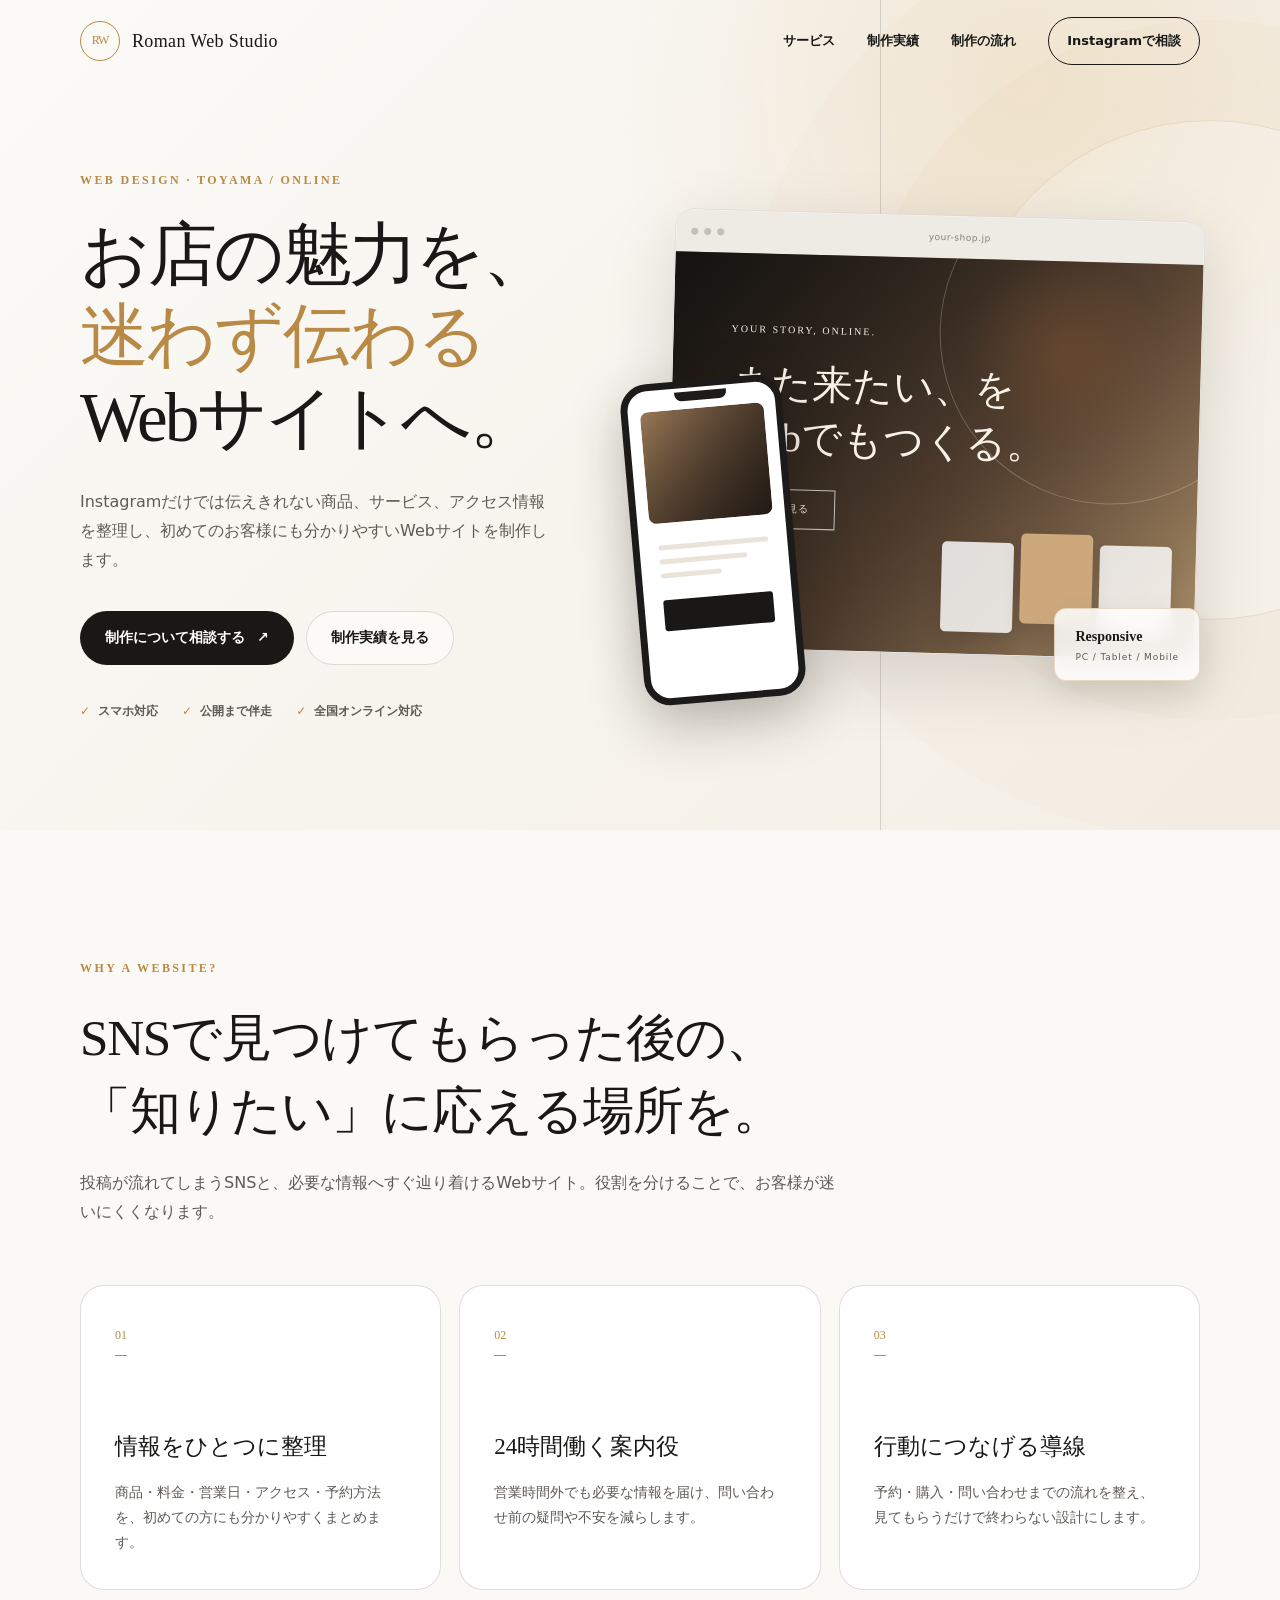
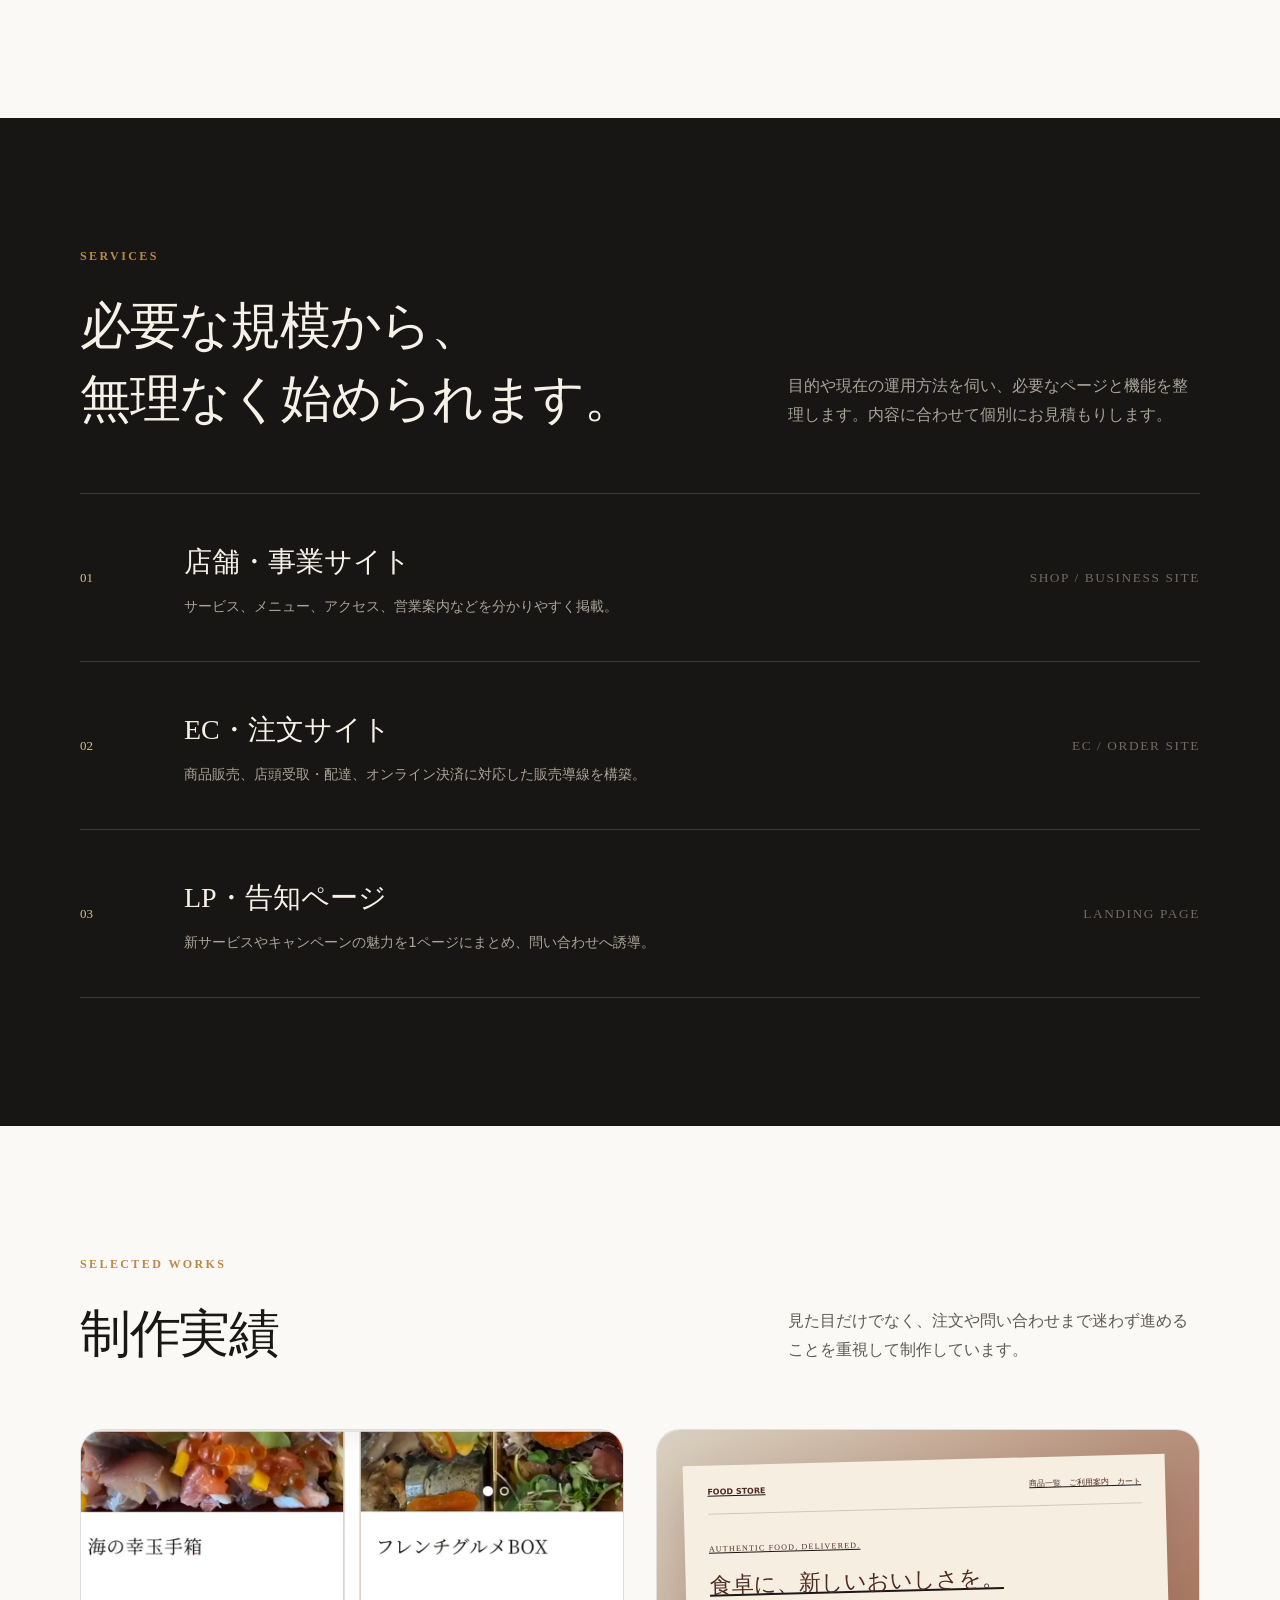
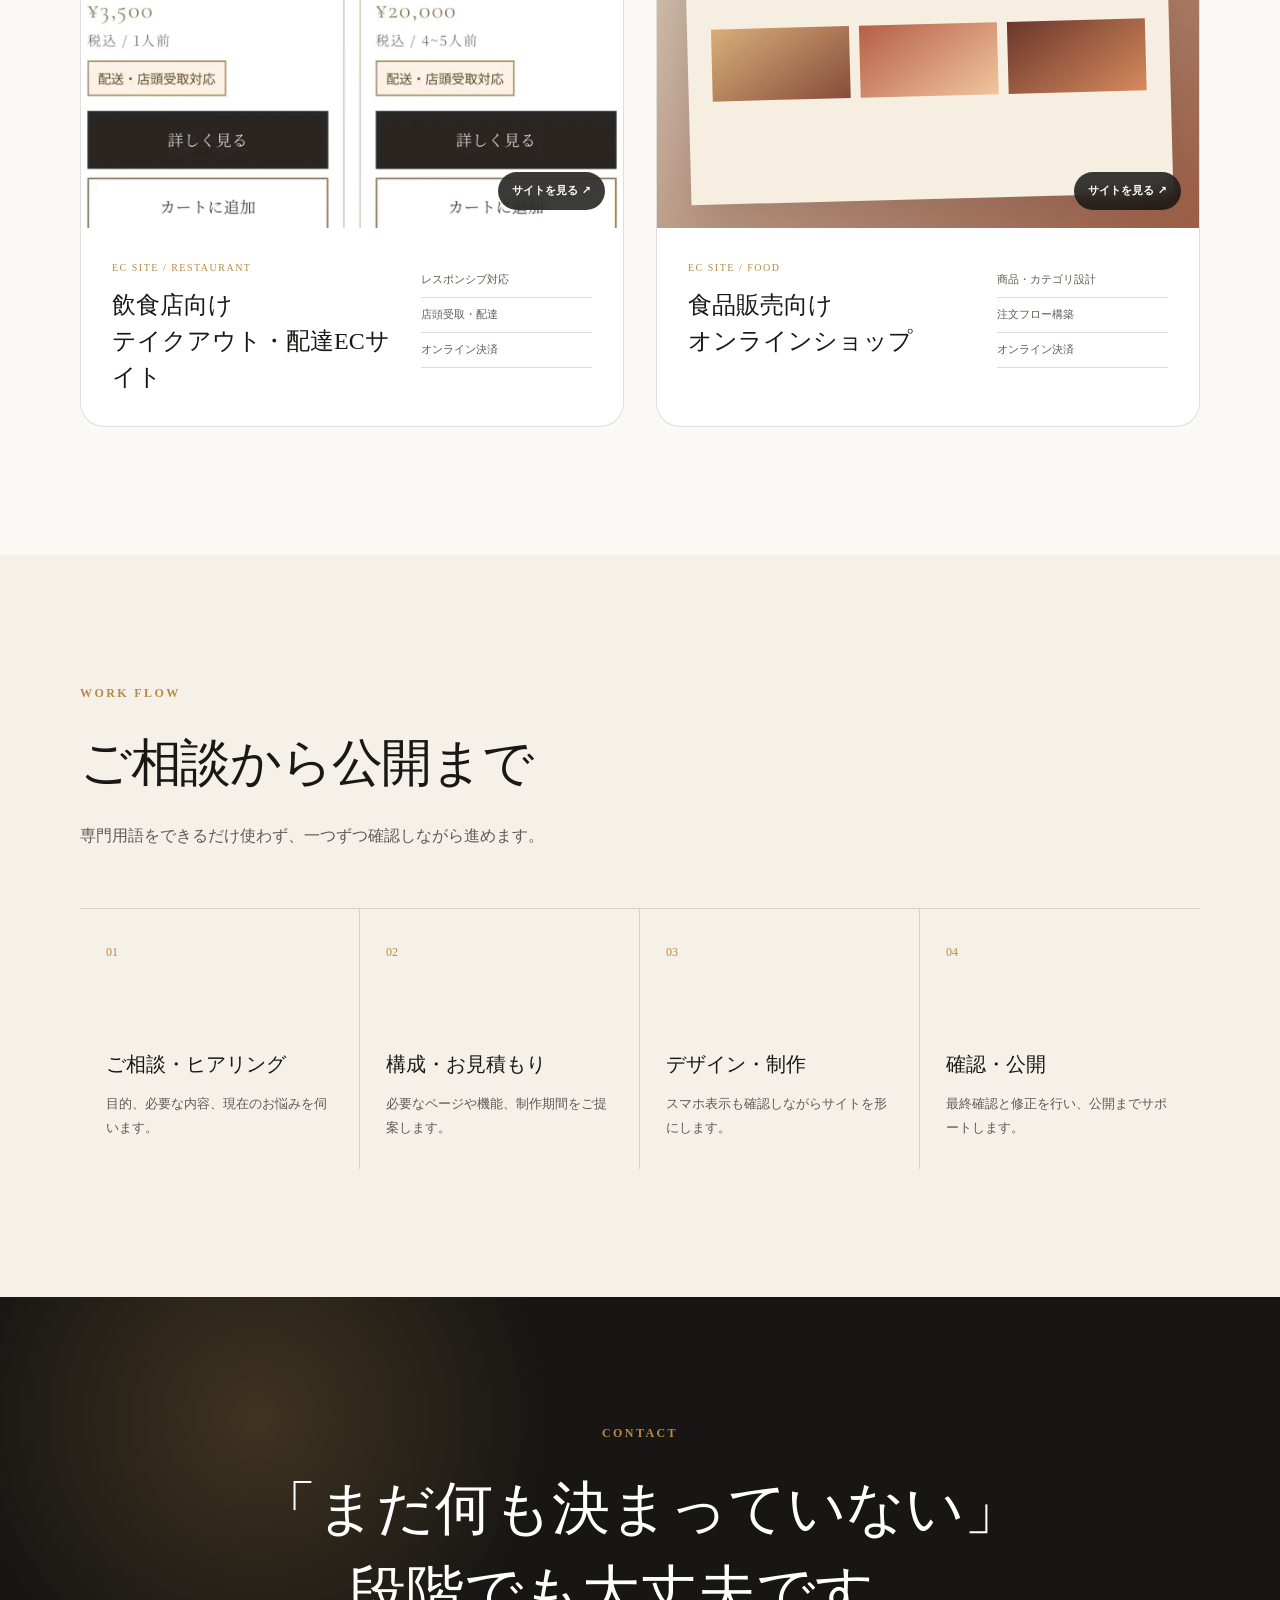
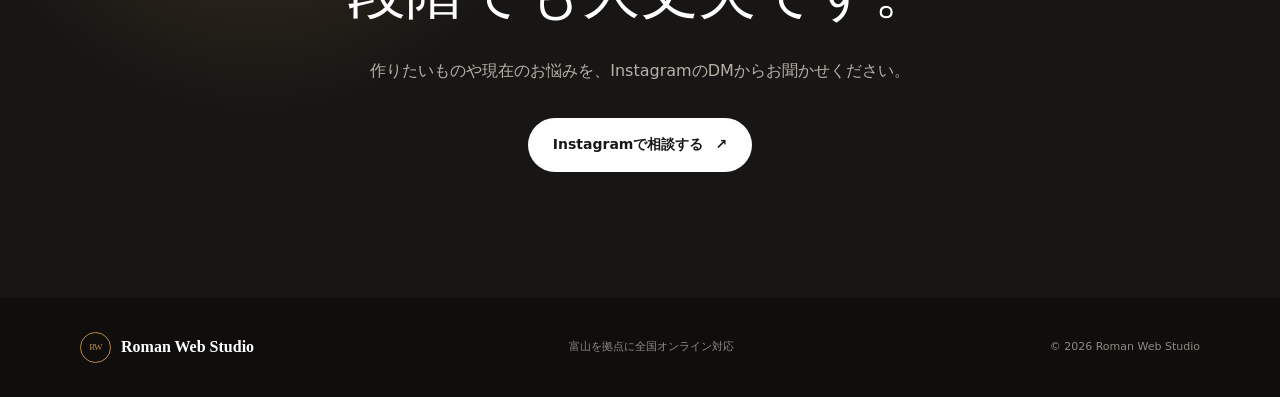
==== index.html @ 29eeff1c "Add files via upload" ====
<!doctype html>
<html lang="ja">
<head>
  <meta charset="utf-8">
  <meta name="viewport" content="width=device-width, initial-scale=1">
  <meta name="theme-color" content="#11100f">
  <meta name="description" content="富山を拠点に、店舗・個人事業向けのWebサイトやECサイトを制作するRoman Web Studio。スマホ対応から公開まで一貫してサポートします。">
  <meta property="og:type" content="website">
  <meta property="og:locale" content="ja_JP">
  <meta property="og:title" content="Roman Web Studio｜店舗・個人事業向けWeb制作">
  <meta property="og:description" content="お店の魅力を、迷わず伝わるWebサイトへ。富山を拠点に全国オンライン対応。">
  <title>Roman Web Studio｜店舗・個人事業向けWeb制作</title>
  <link rel="icon" href="assets/favicon.svg" type="image/svg+xml">
  <link rel="stylesheet" href="styles.css">
  <script src="script.js" defer></script>
</head>
<body>
  <a class="skip-link" href="#main">本文へ移動</a>

  <header class="site-header" data-header>
    <div class="container header-inner">
      <a class="brand" href="#top" aria-label="Roman Web Studio ホーム">
        <span class="brand-mark" aria-hidden="true">RW</span>
        <span class="brand-name">Roman Web Studio</span>
      </a>

      <button class="menu-button" type="button" aria-expanded="false" aria-controls="site-nav" data-menu-button>
        <span class="sr-only">メニューを開く</span>
        <span></span><span></span>
      </button>

      <nav class="site-nav" id="site-nav" aria-label="メインメニュー" data-nav>
        <a href="#services">サービス</a>
        <a href="#works">制作実績</a>
        <a href="#flow">制作の流れ</a>
        <a class="nav-cta" href="https://www.instagram.com/roman.webstudio/" target="_blank" rel="noopener noreferrer">Instagramで相談</a>
      </nav>
    </div>
  </header>

  <main id="main">
    <section class="hero" id="top">
      <div class="hero-glow" aria-hidden="true"></div>
      <div class="container hero-grid">
        <div class="hero-copy reveal">
          <p class="eyebrow">WEB DESIGN · TOYAMA / ONLINE</p>
          <h1>お店の魅力を、<br><span>迷わず伝わる</span><br>Webサイトへ。</h1>
          <p class="hero-lead">Instagramだけでは伝えきれない商品、サービス、アクセス情報を整理し、初めてのお客様にも分かりやすいWebサイトを制作します。</p>
          <div class="hero-actions">
            <a class="button button-primary" href="https://www.instagram.com/roman.webstudio/" target="_blank" rel="noopener noreferrer">制作について相談する <span aria-hidden="true">↗</span></a>
            <a class="button button-ghost" href="#works">制作実績を見る</a>
          </div>
          <ul class="hero-points" aria-label="対応内容">
            <li>スマホ対応</li>
            <li>公開まで伴走</li>
            <li>全国オンライン対応</li>
          </ul>
        </div>

        <div class="hero-visual reveal reveal-delay" aria-label="Webサイト制作イメージ">
          <div class="browser-card">
            <div class="browser-bar"><span></span><span></span><span></span><em>your-shop.jp</em></div>
            <div class="browser-body">
              <div class="mock-label">YOUR STORY, ONLINE.</div>
              <div class="mock-title">また来たい、を<br>Webでもつくる。</div>
              <div class="mock-button">商品を見る</div>
              <div class="mock-cards">
                <span></span><span></span><span></span>
              </div>
            </div>
          </div>
          <div class="phone-card" aria-hidden="true">
            <div class="phone-top"></div>
            <div class="phone-hero"></div>
            <div class="phone-lines"><i></i><i></i><i></i></div>
            <div class="phone-button"></div>
          </div>
          <div class="status-card"><b>Responsive</b><span>PC / Tablet / Mobile</span></div>
        </div>
      </div>
    </section>

    <section class="problem-section section">
      <div class="container">
        <div class="section-heading narrow reveal">
          <p class="eyebrow">WHY A WEBSITE?</p>
          <h2>SNSで見つけてもらった後の、<br>「知りたい」に応える場所を。</h2>
          <p>投稿が流れてしまうSNSと、必要な情報へすぐ辿り着けるWebサイト。役割を分けることで、お客様が迷いにくくなります。</p>
        </div>
        <div class="benefit-grid">
          <article class="benefit-card reveal">
            <span class="card-number">01</span>
            <h3>情報をひとつに整理</h3>
            <p>商品・料金・営業日・アクセス・予約方法を、初めての方にも分かりやすくまとめます。</p>
          </article>
          <article class="benefit-card reveal">
            <span class="card-number">02</span>
            <h3>24時間働く案内役</h3>
            <p>営業時間外でも必要な情報を届け、問い合わせ前の疑問や不安を減らします。</p>
          </article>
          <article class="benefit-card reveal">
            <span class="card-number">03</span>
            <h3>行動につなげる導線</h3>
            <p>予約・購入・問い合わせまでの流れを整え、見てもらうだけで終わらない設計にします。</p>
          </article>
        </div>
      </div>
    </section>

    <section class="section section-dark" id="services">
      <div class="container">
        <div class="section-heading split reveal">
          <div>
            <p class="eyebrow">SERVICES</p>
            <h2>必要な規模から、<br>無理なく始められます。</h2>
          </div>
          <p>目的や現在の運用方法を伺い、必要なページと機能を整理します。内容に合わせて個別にお見積もりします。</p>
        </div>

        <div class="service-list">
          <article class="service-item reveal">
            <span>01</span>
            <div><h3>店舗・事業サイト</h3><p>サービス、メニュー、アクセス、営業案内などを分かりやすく掲載。</p></div>
            <small>SHOP / BUSINESS SITE</small>
          </article>
          <article class="service-item reveal">
            <span>02</span>
            <div><h3>EC・注文サイト</h3><p>商品販売、店頭受取・配達、オンライン決済に対応した販売導線を構築。</p></div>
            <small>EC / ORDER SITE</small>
          </article>
          <article class="service-item reveal">
            <span>03</span>
            <div><h3>LP・告知ページ</h3><p>新サービスやキャンペーンの魅力を1ページにまとめ、問い合わせへ誘導。</p></div>
            <small>LANDING PAGE</small>
          </article>
        </div>
      </div>
    </section>

    <section class="section" id="works">
      <div class="container">
        <div class="section-heading split reveal">
          <div>
            <p class="eyebrow">SELECTED WORKS</p>
            <h2>制作実績</h2>
          </div>
          <p>見た目だけでなく、注文や問い合わせまで迷わず進めることを重視して制作しています。</p>
        </div>

        <div class="works-grid">
          <article class="work-card reveal">
            <a class="work-image" href="https://jardindessens.net/" target="_blank" rel="noopener noreferrer" aria-label="飲食店向けテイクアウト・配達ECサイトを見る">
              <img src="assets/store-ec.webp" width="1200" height="882" alt="飲食店ECサイトの商品一覧画面" loading="lazy">
              <span class="work-link">サイトを見る ↗</span>
            </a>
            <div class="work-content">
              <div><p class="work-type">EC SITE / RESTAURANT</p><h3>飲食店向け<br>テイクアウト・配達ECサイト</h3></div>
              <ul><li>レスポンシブ対応</li><li>店頭受取・配達</li><li>オンライン決済</li></ul>
            </div>
          </article>

          <article class="work-card work-card-accent reveal">
            <a class="work-image work-visual-food" href="https://touounokitchen.jp/" target="_blank" rel="noopener noreferrer" aria-label="食品ECサイトを見る">
              <div class="food-browser" aria-hidden="true">
                <div class="food-nav"><b>FOOD STORE</b><span>商品一覧　ご利用案内　カート</span></div>
                <div class="food-title"><small>AUTHENTIC FOOD, DELIVERED.</small><strong>食卓に、新しいおいしさを。</strong></div>
                <div class="food-products"><i></i><i></i><i></i></div>
              </div>
              <span class="work-link">サイトを見る ↗</span>
            </a>
            <div class="work-content">
              <div><p class="work-type">EC SITE / FOOD</p><h3>食品販売向け<br>オンラインショップ</h3></div>
              <ul><li>商品・カテゴリ設計</li><li>注文フロー構築</li><li>オンライン決済</li></ul>
            </div>
          </article>
        </div>
      </div>
    </section>

    <section class="section flow-section" id="flow">
      <div class="container">
        <div class="section-heading narrow reveal">
          <p class="eyebrow">WORK FLOW</p>
          <h2>ご相談から公開まで</h2>
          <p>専門用語をできるだけ使わず、一つずつ確認しながら進めます。</p>
        </div>
        <ol class="flow-list">
          <li class="reveal"><span>01</span><div><h3>ご相談・ヒアリング</h3><p>目的、必要な内容、現在のお悩みを伺います。</p></div></li>
          <li class="reveal"><span>02</span><div><h3>構成・お見積もり</h3><p>必要なページや機能、制作期間をご提案します。</p></div></li>
          <li class="reveal"><span>03</span><div><h3>デザイン・制作</h3><p>スマホ表示も確認しながらサイトを形にします。</p></div></li>
          <li class="reveal"><span>04</span><div><h3>確認・公開</h3><p>最終確認と修正を行い、公開までサポートします。</p></div></li>
        </ol>
      </div>
    </section>

    <section class="cta-section">
      <div class="container cta-inner reveal">
        <p class="eyebrow">CONTACT</p>
        <h2>「まだ何も決まっていない」<br>段階でも大丈夫です。</h2>
        <p>作りたいものや現在のお悩みを、InstagramのDMからお聞かせください。</p>
        <a class="button button-light" href="https://www.instagram.com/roman.webstudio/" target="_blank" rel="noopener noreferrer">Instagramで相談する <span aria-hidden="true">↗</span></a>
      </div>
    </section>
  </main>

  <footer class="site-footer">
    <div class="container footer-inner">
      <div><span class="brand-mark" aria-hidden="true">RW</span><strong>Roman Web Studio</strong></div>
      <p>富山を拠点に全国オンライン対応</p>
      <small>© <span data-year></span> Roman Web Studio</small>
    </div>
  </footer>
</body>
</html>
---- styles.css ----
:root {
  --ink: #191817;
  --ink-soft: #5e5a55;
  --paper: #f5f1e9;
  --paper-light: #fbf9f5;
  --gold: #b88a45;
  --gold-light: #d9bd88;
  --line: rgba(25, 24, 23, 0.14);
  --radius: 24px;
  --shadow: 0 24px 70px rgba(31, 24, 15, 0.14);
}

* { box-sizing: border-box; }
html { scroll-behavior: smooth; }
body {
  margin: 0;
  color: var(--ink);
  background: var(--paper-light);
  font-family: "Yu Gothic", "Hiragino Kaku Gothic ProN", "Noto Sans JP", system-ui, sans-serif;
  line-height: 1.8;
  -webkit-font-smoothing: antialiased;
}
body.menu-open { overflow: hidden; }
img { display: block; max-width: 100%; }
a { color: inherit; }
button, a { -webkit-tap-highlight-color: transparent; }
.container { width: min(1120px, calc(100% - 48px)); margin-inline: auto; }
.section { padding: 128px 0; }
.sr-only { position: absolute; width: 1px; height: 1px; padding: 0; margin: -1px; overflow: hidden; clip: rect(0, 0, 0, 0); white-space: nowrap; border: 0; }
.skip-link { position: fixed; top: -80px; left: 16px; z-index: 200; padding: 12px 18px; background: #fff; color: #111; border-radius: 8px; }
.skip-link:focus { top: 16px; }

.site-header {
  position: fixed;
  inset: 0 0 auto;
  z-index: 100;
  height: 82px;
  display: flex;
  align-items: center;
  transition: background .25s ease, box-shadow .25s ease, height .25s ease;
}
.site-header.scrolled { height: 70px; background: rgba(251, 249, 245, .9); backdrop-filter: blur(16px); box-shadow: 0 1px 0 var(--line); }
.header-inner { display: flex; align-items: center; justify-content: space-between; }
.brand { display: inline-flex; align-items: center; gap: 12px; text-decoration: none; font-family: Georgia, "Times New Roman", serif; font-size: 18px; letter-spacing: .02em; }
.brand-mark { display: grid; place-items: center; width: 40px; aspect-ratio: 1; border: 1px solid var(--gold); border-radius: 50%; color: var(--gold); font-family: Georgia, serif; font-size: 12px; letter-spacing: -.08em; }
.site-nav { display: flex; align-items: center; gap: 32px; font-size: 13px; font-weight: 700; }
.site-nav a { text-decoration: none; transition: color .2s ease; }
.site-nav a:not(.nav-cta):hover { color: var(--gold); }
.nav-cta { padding: 11px 18px; border: 1px solid var(--ink); border-radius: 999px; }
.nav-cta:hover { color: #fff; background: var(--ink); }
.menu-button { display: none; }

.hero { position: relative; min-height: 820px; padding: 170px 0 108px; overflow: hidden; background: radial-gradient(circle at 80% 10%, #f1e6d3 0, transparent 32%), linear-gradient(135deg, #fbfaf7, #f4efe6); }
.hero::before { content: ""; position: absolute; top: 0; left: calc(50% + 240px); width: 1px; height: 100%; background: var(--line); }
.hero-glow { position: absolute; width: 500px; height: 500px; border-radius: 50%; top: 120px; right: -180px; border: 1px solid rgba(184, 138, 69, .2); box-shadow: 0 0 0 100px rgba(184, 138, 69, .035), 0 0 0 220px rgba(184, 138, 69, .025); }
.hero-grid { position: relative; display: grid; grid-template-columns: .9fr 1.1fr; align-items: center; gap: 72px; }
.eyebrow { margin: 0 0 22px; color: var(--gold); font-family: Georgia, "Times New Roman", serif; font-size: 12px; font-weight: 700; letter-spacing: .2em; }
.hero h1 { margin: 0; font-family: Georgia, "Yu Mincho", "Hiragino Mincho ProN", serif; font-size: clamp(52px, 5.4vw, 78px); font-weight: 500; line-height: 1.18; letter-spacing: -.04em; }
.hero h1 span { color: var(--gold); }
.hero-lead { max-width: 580px; margin: 30px 0 0; color: var(--ink-soft); font-size: 16px; }
.hero-actions { display: flex; flex-wrap: wrap; gap: 12px; margin-top: 36px; }
.button { display: inline-flex; min-height: 54px; align-items: center; justify-content: center; gap: 12px; padding: 0 24px; border: 1px solid transparent; border-radius: 999px; text-decoration: none; font-size: 14px; font-weight: 700; transition: transform .2s ease, background .2s ease, color .2s ease, border-color .2s ease; }
.button:hover { transform: translateY(-2px); }
.button-primary { color: #fff; background: var(--ink); }
.button-primary:hover { background: var(--gold); }
.button-ghost { border-color: var(--line); background: rgba(255,255,255,.5); }
.button-ghost:hover { border-color: var(--gold); color: var(--gold); }
.hero-points { display: flex; flex-wrap: wrap; gap: 10px 24px; padding: 0; margin: 36px 0 0; list-style: none; color: var(--ink-soft); font-size: 12px; font-weight: 700; }
.hero-points li::before { content: "✓"; margin-right: 8px; color: var(--gold); }

.hero-visual { position: relative; min-height: 510px; }
.browser-card { position: absolute; width: 92%; top: 24px; right: 0; overflow: hidden; border: 1px solid rgba(32,28,22,.12); border-radius: 18px; background: #fff; box-shadow: var(--shadow); transform: rotate(1.5deg); }
.browser-bar { height: 42px; display: flex; align-items: center; gap: 6px; padding: 0 15px; background: #eeeae4; }
.browser-bar span { width: 7px; height: 7px; border-radius: 50%; background: #c6bfb4; }
.browser-bar em { margin-left: auto; margin-right: auto; color: #888078; font-size: 9px; font-style: normal; letter-spacing: .06em; }
.browser-body { position: relative; min-height: 395px; padding: 67px 58px 32px; overflow: hidden; color: #f8f1e7; background: linear-gradient(120deg, rgba(11,11,10,.76), rgba(22,16,12,.25)), radial-gradient(circle at 74% 23%, #ae784e, transparent 20%), linear-gradient(135deg, #332a24, #8c6a4e 56%, #e1bd8b); }
.browser-body::after { content: ""; position: absolute; width: 340px; height: 340px; border: 1px solid rgba(255,255,255,.22); border-radius: 50%; top: -100px; right: -80px; }
.mock-label { font-family: Georgia, serif; font-size: 10px; letter-spacing: .2em; }
.mock-title { margin-top: 18px; font-family: Georgia, "Yu Mincho", serif; font-size: 40px; line-height: 1.35; }
.mock-button { display: inline-block; margin-top: 24px; padding: 10px 24px; border: 1px solid rgba(255,255,255,.7); font-size: 10px; letter-spacing: .16em; }
.mock-cards { position: absolute; right: 24px; bottom: 22px; display: flex; gap: 7px; }
.mock-cards span { width: 72px; height: 90px; background: rgba(255,255,255,.82); border-radius: 5px; box-shadow: 0 7px 20px rgba(0,0,0,.1); }
.mock-cards span:nth-child(2) { transform: translateY(-10px); background: #cda87c; }
.phone-card { position: absolute; width: 162px; height: 322px; left: 8px; bottom: 0; z-index: 2; overflow: hidden; padding: 12px; border: 7px solid #1d1b19; border-radius: 27px; background: #fff; box-shadow: 0 20px 55px rgba(28,22,15,.28); transform: rotate(-5deg); }
.phone-top { width: 52px; height: 9px; margin: -8px auto 8px; border-radius: 0 0 7px 7px; background: #1d1b19; }
.phone-hero { height: 112px; border-radius: 8px; background: linear-gradient(145deg, rgba(18,15,12,.2), rgba(18,15,12,.72)), linear-gradient(120deg, #bb9369, #4c382b); }
.phone-lines { display: grid; gap: 9px; margin: 22px 7px 0; }
.phone-lines i { display: block; height: 5px; border-radius: 3px; background: #e9e3da; }
.phone-lines i:nth-child(2) { width: 80%; }
.phone-lines i:nth-child(3) { width: 55%; }
.phone-button { height: 31px; margin: 22px 7px; border-radius: 3px; background: var(--ink); }
.status-card { position: absolute; z-index: 3; right: 0; bottom: 20px; display: grid; padding: 15px 20px; border: 1px solid rgba(184,138,69,.28); border-radius: 12px; background: rgba(255,255,255,.85); backdrop-filter: blur(10px); box-shadow: 0 12px 30px rgba(31,24,15,.1); }
.status-card b { font-family: Georgia, serif; font-size: 14px; }
.status-card span { color: var(--ink-soft); font-size: 9px; letter-spacing: .1em; }

.section-heading { margin-bottom: 58px; }
.section-heading.narrow { max-width: 760px; }
.section-heading h2 { margin: 0; font-family: Georgia, "Yu Mincho", "Hiragino Mincho ProN", serif; font-size: clamp(36px, 4vw, 54px); font-weight: 500; line-height: 1.42; letter-spacing: -.025em; }
.section-heading > p:last-child { margin: 22px 0 0; color: var(--ink-soft); }
.section-heading.split { display: grid; grid-template-columns: 1.2fr .8fr; align-items: end; gap: 90px; }
.section-heading.split > p { margin: 0 0 6px; }
.benefit-grid { display: grid; grid-template-columns: repeat(3, 1fr); gap: 18px; }
.benefit-card { min-height: 290px; padding: 34px; border: 1px solid var(--line); border-radius: var(--radius); background: #fff; transition: transform .25s ease, box-shadow .25s ease; }
.benefit-card:hover { transform: translateY(-5px); box-shadow: var(--shadow); }
.card-number { display: inline-block; padding-bottom: 9px; border-bottom: 1px solid var(--gold); color: var(--gold); font-family: Georgia, serif; font-size: 12px; }
.benefit-card h3 { margin: 70px 0 12px; font-family: Georgia, "Yu Mincho", serif; font-size: 23px; font-weight: 500; }
.benefit-card p { margin: 0; color: var(--ink-soft); font-size: 14px; }

.section-dark { color: #f6f1e8; background: #171614; }
.section-dark .section-heading > p:last-child { color: #aaa39a; }
.service-list { border-top: 1px solid rgba(255,255,255,.15); }
.service-item { display: grid; grid-template-columns: 70px 1fr auto; gap: 34px; align-items: center; min-height: 168px; border-bottom: 1px solid rgba(255,255,255,.15); }
.service-item > span { color: var(--gold-light); font-family: Georgia, serif; font-size: 13px; }
.service-item h3 { margin: 0 0 7px; font-family: Georgia, "Yu Mincho", serif; font-size: 28px; font-weight: 500; }
.service-item p { margin: 0; color: #aaa39a; font-size: 14px; }
.service-item small { color: #706a62; font-family: Georgia, serif; letter-spacing: .12em; }

.works-grid { display: grid; grid-template-columns: repeat(2, 1fr); gap: 32px; }
.work-card { overflow: hidden; border: 1px solid var(--line); border-radius: var(--radius); background: #fff; }
.work-image { position: relative; display: block; aspect-ratio: 1.36; overflow: hidden; background: #d9d1c6; }
.work-image img { width: 100%; height: 100%; object-fit: cover; transition: transform .5s ease; }
.work-image:hover img { transform: scale(1.03); }
.work-link { position: absolute; right: 18px; bottom: 18px; padding: 9px 14px; border-radius: 999px; color: #fff; background: rgba(17,16,15,.82); backdrop-filter: blur(8px); font-size: 11px; font-weight: 700; }
.work-content { display: grid; grid-template-columns: 1.25fr .75fr; gap: 24px; padding: 31px; }
.work-type { margin: 0 0 10px; color: var(--gold); font-family: Georgia, serif; font-size: 10px; letter-spacing: .15em; }
.work-content h3 { margin: 0; font-family: Georgia, "Yu Mincho", serif; font-size: 24px; font-weight: 500; line-height: 1.5; }
.work-content ul { padding: 0; margin: 4px 0 0; list-style: none; color: var(--ink-soft); font-size: 11px; }
.work-content li { padding: 7px 0; border-bottom: 1px solid var(--line); }
.work-visual-food { padding: 30px; background: linear-gradient(135deg, #dad1c0, #9b5e46); }
.food-browser { width: 100%; height: 100%; padding: 20px 24px; color: #4d2b21; background: #f7eee2; box-shadow: 0 18px 45px rgba(60,30,20,.18); transform: rotate(-1.5deg); }
.food-nav { display: flex; justify-content: space-between; padding-bottom: 14px; border-bottom: 1px solid rgba(78,43,32,.2); font-size: 8px; }
.food-title { display: grid; gap: 8px; margin-top: 28px; }
.food-title small { font-family: Georgia, serif; font-size: 8px; letter-spacing: .15em; }
.food-title strong { font-family: Georgia, "Yu Mincho", serif; font-size: 22px; font-weight: 500; }
.food-products { display: grid; grid-template-columns: repeat(3, 1fr); gap: 10px; margin-top: 25px; }
.food-products i { display: block; height: 72px; background: linear-gradient(145deg, #d9ae7a, #874c39); }
.food-products i:nth-child(2) { background: linear-gradient(145deg, #b65f46, #f0c59d); }
.food-products i:nth-child(3) { background: linear-gradient(145deg, #6a362c, #d68b5c); }

.flow-section { background: var(--paper); }
.flow-list { display: grid; grid-template-columns: repeat(4, 1fr); padding: 0; margin: 0; list-style: none; border-top: 1px solid var(--line); }
.flow-list li { min-height: 260px; padding: 28px 26px; border-right: 1px solid var(--line); }
.flow-list li:last-child { border-right: 0; }
.flow-list span { color: var(--gold); font-family: Georgia, serif; font-size: 12px; }
.flow-list h3 { margin: 80px 0 10px; font-family: Georgia, "Yu Mincho", serif; font-size: 20px; font-weight: 500; }
.flow-list p { margin: 0; color: var(--ink-soft); font-size: 13px; }

.cta-section { padding: 126px 0; color: #fff; text-align: center; background: radial-gradient(circle at 20% 20%, rgba(184,138,69,.25), transparent 26%), #171614; }
.cta-inner { max-width: 830px; }
.cta-section h2 { margin: 0; font-family: Georgia, "Yu Mincho", serif; font-size: clamp(36px, 5vw, 58px); font-weight: 500; line-height: 1.45; }
.cta-section p:not(.eyebrow) { margin: 22px 0 32px; color: #b8b0a6; }
.button-light { color: var(--ink); background: #fff; }
.button-light:hover { color: #fff; background: var(--gold); }

.site-footer { padding: 34px 0; background: #0f0e0d; color: #8f8981; }
.footer-inner { display: flex; align-items: center; justify-content: space-between; gap: 24px; }
.footer-inner > div { display: flex; align-items: center; gap: 10px; color: #fff; font-family: Georgia, serif; }
.footer-inner .brand-mark { width: 31px; font-size: 9px; }
.footer-inner p, .footer-inner small { margin: 0; font-size: 11px; }

.not-found { min-height: 100vh; display: grid; place-items: center; color: #f7f1e8; background: #171614; text-align: center; }
.not-found main { padding: 32px; }
.not-found b { display: block; color: var(--gold); font: 80px Georgia, serif; }
.not-found h1 { font: 32px Georgia, "Yu Mincho", serif; }
.not-found p { color: #aaa39a; }
.not-found a { display: inline-block; margin-top: 20px; padding: 13px 22px; border-radius: 999px; color: #171614; background: #fff; text-decoration: none; font-weight: 700; }

.reveal { opacity: 0; transform: translateY(18px); transition: opacity .7s ease, transform .7s ease; }
.reveal.revealed { opacity: 1; transform: translateY(0); }
.reveal-delay { transition-delay: .12s; }

@media (max-width: 900px) {
  .container { width: min(100% - 36px, 720px); }
  .section { padding: 92px 0; }
  .site-header, .site-header.scrolled { height: 68px; }
  .brand-name { font-size: 16px; }
  .menu-button { display: grid; width: 42px; height: 42px; place-content: center; gap: 7px; border: 0; border-radius: 50%; background: var(--ink); }
  .menu-button span:not(.sr-only) { display: block; width: 18px; height: 1px; background: #fff; transition: transform .2s ease; }
  .menu-button[aria-expanded="true"] span:nth-of-type(2) { transform: translateY(4px) rotate(45deg); }
  .menu-button[aria-expanded="true"] span:nth-of-type(3) { transform: translateY(-4px) rotate(-45deg); }
  .site-nav { position: fixed; inset: 68px 0 0; display: flex; flex-direction: column; align-items: stretch; gap: 0; padding: 30px 24px; background: rgba(251,249,245,.98); transform: translateX(100%); transition: transform .25s ease; }
  .site-nav.open { transform: translateX(0); }
  .site-nav a { padding: 18px 4px; border-bottom: 1px solid var(--line); font-size: 17px; }
  .site-nav .nav-cta { margin-top: 24px; border: 0; text-align: center; color: #fff; background: var(--ink); }
  .hero { min-height: auto; padding: 132px 0 78px; }
  .hero::before { display: none; }
  .hero-grid { grid-template-columns: 1fr; gap: 64px; }
  .hero h1 { font-size: clamp(46px, 13vw, 68px); }
  .hero-visual { min-height: 450px; }
  .section-heading.split { grid-template-columns: 1fr; gap: 18px; }
  .benefit-grid { grid-template-columns: 1fr; }
  .benefit-card { min-height: 235px; }
  .benefit-card h3 { margin-top: 45px; }
  .service-item { grid-template-columns: 45px 1fr; padding: 26px 0; }
  .service-item small { display: none; }
  .works-grid { grid-template-columns: 1fr; }
  .flow-list { grid-template-columns: repeat(2, 1fr); }
  .flow-list li:nth-child(2) { border-right: 0; }
  .flow-list li:nth-child(-n+2) { border-bottom: 1px solid var(--line); }
}

@media (max-width: 560px) {
  .container { width: min(100% - 28px, 520px); }
  .brand-mark { width: 35px; }
  .hero h1 { font-size: 43px; }
  .hero-lead { font-size: 14px; }
  .hero-actions { flex-direction: column; }
  .button { width: 100%; }
  .hero-points { display: grid; grid-template-columns: 1fr 1fr; }
  .hero-visual { min-height: 360px; }
  .browser-card { width: 100%; top: 0; }
  .browser-body { min-height: 290px; padding: 45px 28px; }
  .mock-title { font-size: 29px; }
  .mock-cards span { width: 47px; height: 62px; }
  .phone-card { width: 120px; height: 240px; border-width: 5px; border-radius: 20px; }
  .phone-hero { height: 78px; }
  .status-card { bottom: 6px; }
  .section-heading h2 { font-size: 34px; }
  .service-item { grid-template-columns: 34px 1fr; gap: 14px; }
  .service-item h3 { font-size: 23px; }
  .work-content { grid-template-columns: 1fr; }
  .work-content ul { display: flex; flex-wrap: wrap; gap: 6px; }
  .work-content li { padding: 6px 10px; border: 1px solid var(--line); border-radius: 999px; }
  .work-visual-food { padding: 18px; }
  .food-browser { padding: 14px; }
  .food-nav span { display: none; }
  .food-title strong { font-size: 17px; }
  .flow-list { grid-template-columns: 1fr; border-top: 0; }
  .flow-list li, .flow-list li:nth-child(2) { min-height: auto; padding: 24px 0; border-right: 0; border-top: 1px solid var(--line); }
  .flow-list li:nth-child(-n+2) { border-bottom: 0; }
  .flow-list h3 { margin-top: 25px; }
  .footer-inner { flex-direction: column; align-items: flex-start; }
}

@media (prefers-reduced-motion: reduce) {
  html { scroll-behavior: auto; }
  *, *::before, *::after { animation-duration: .01ms !important; transition-duration: .01ms !important; }
  .reveal { opacity: 1; transform: none; }
}
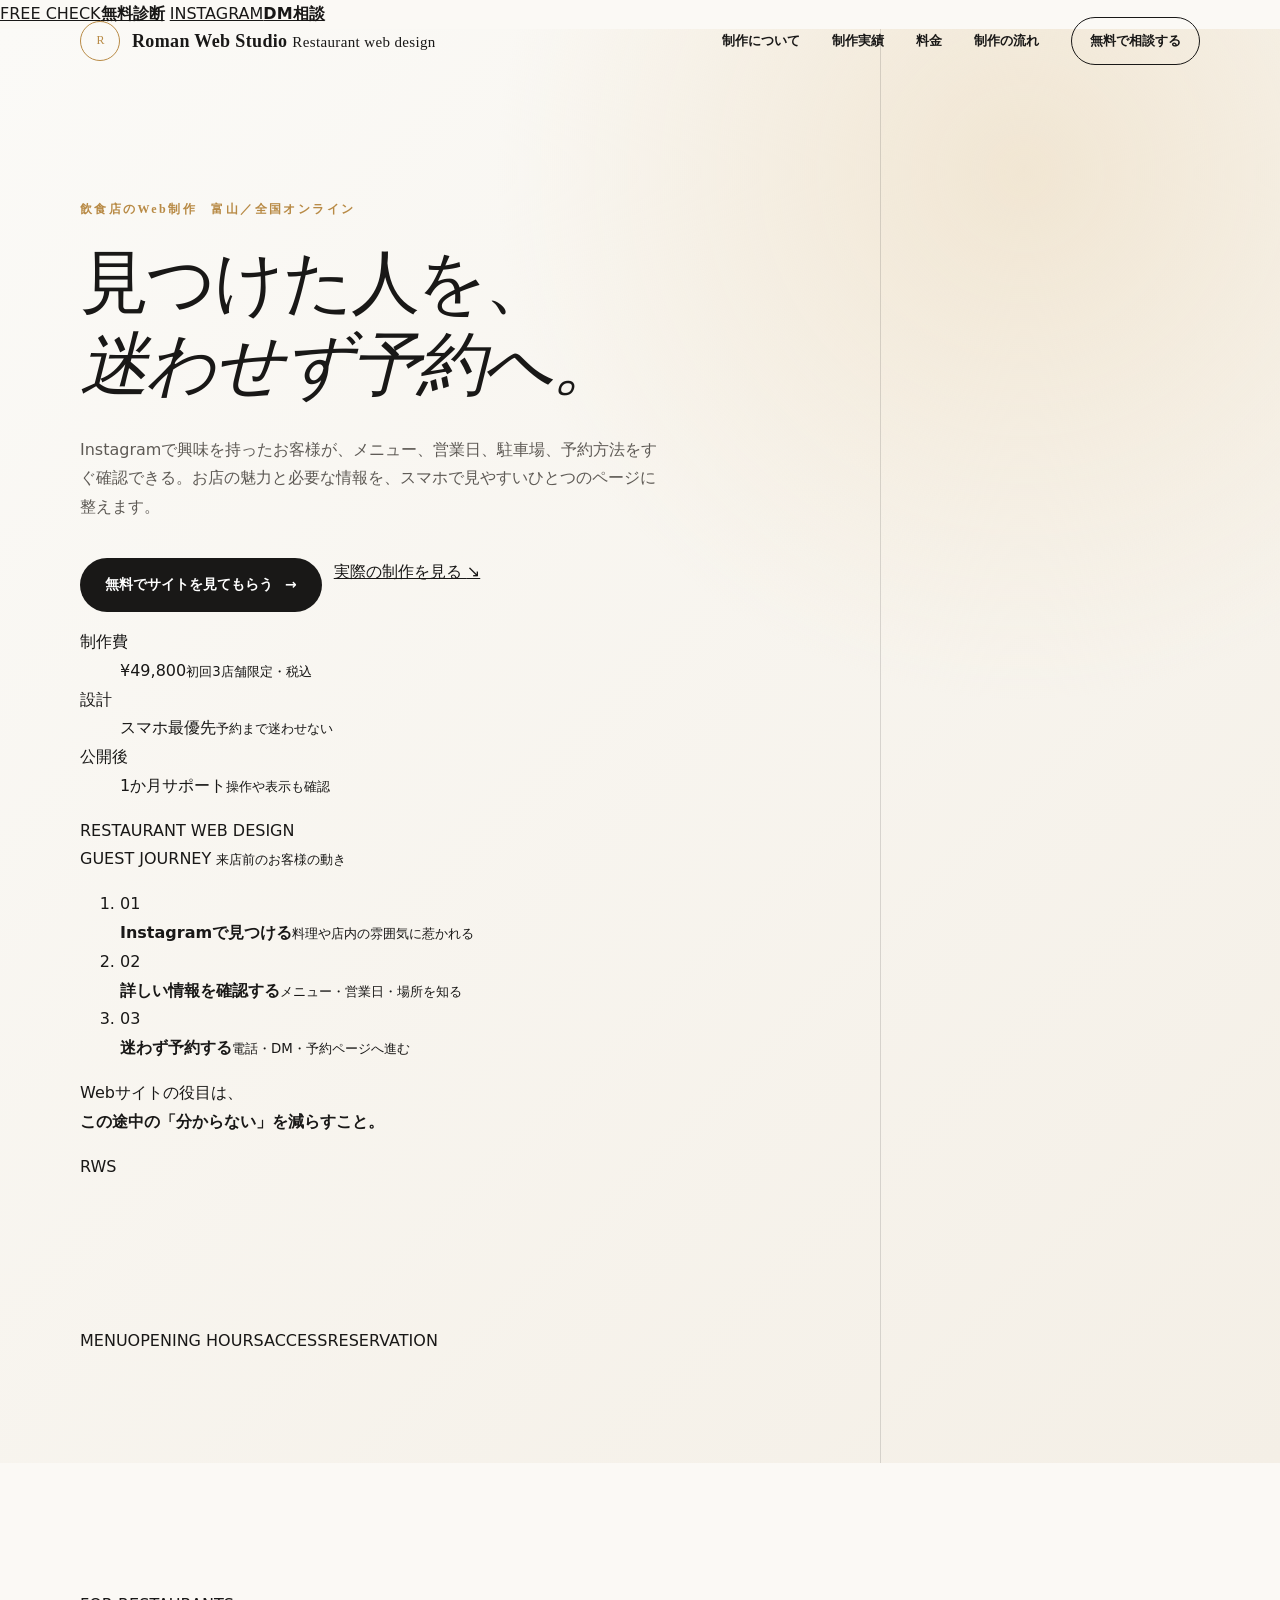
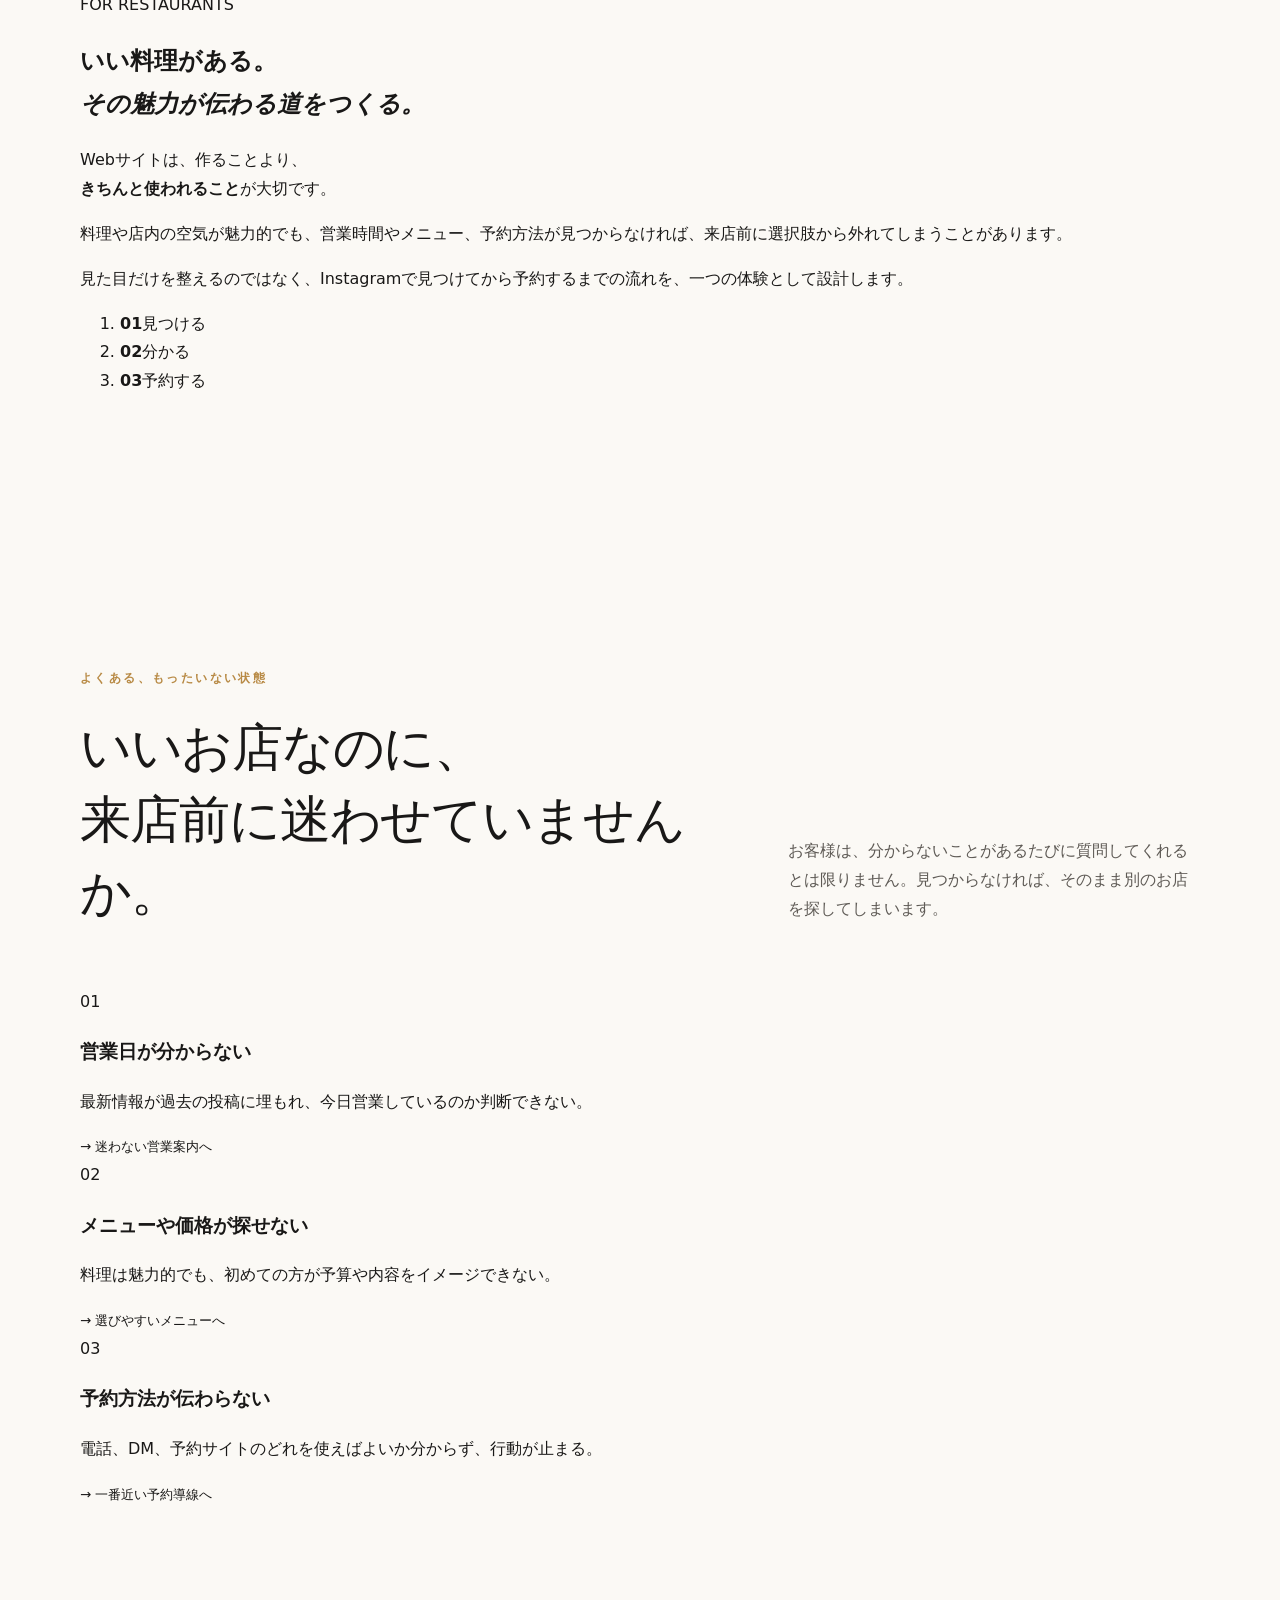
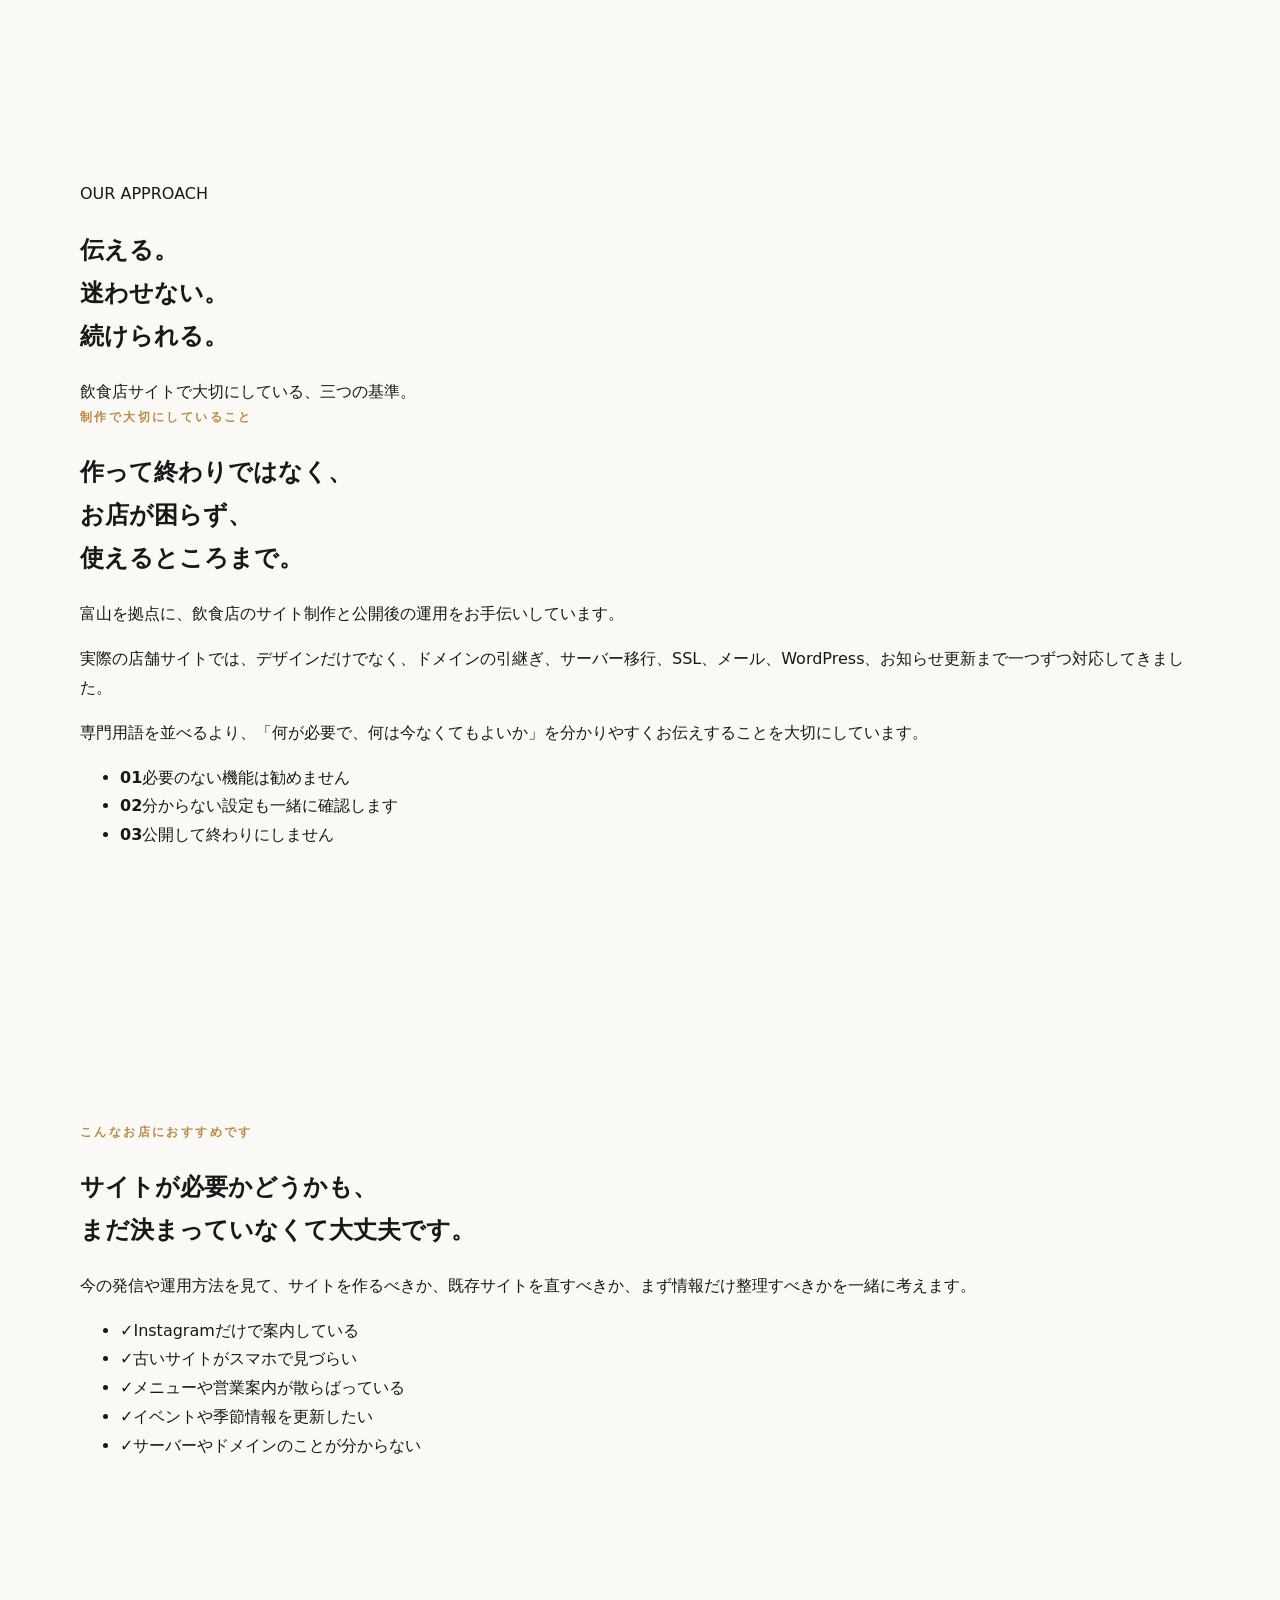
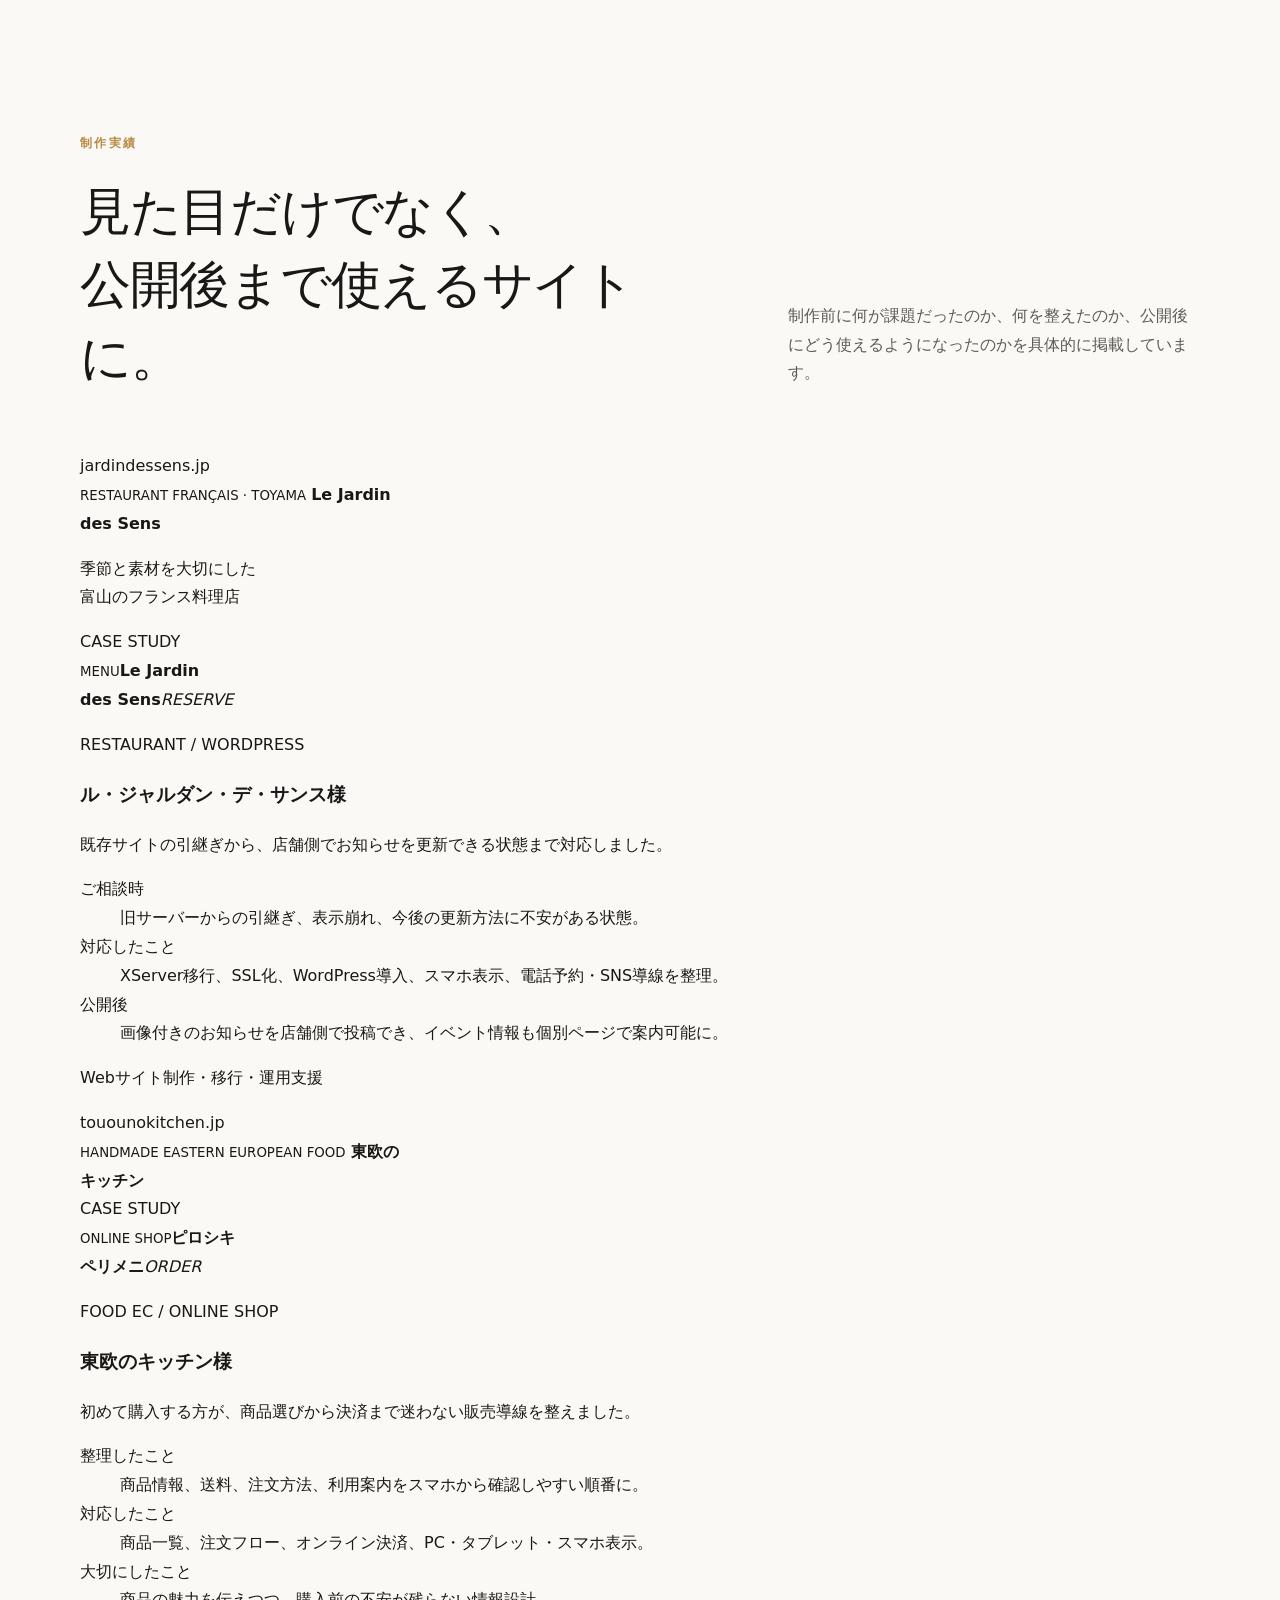
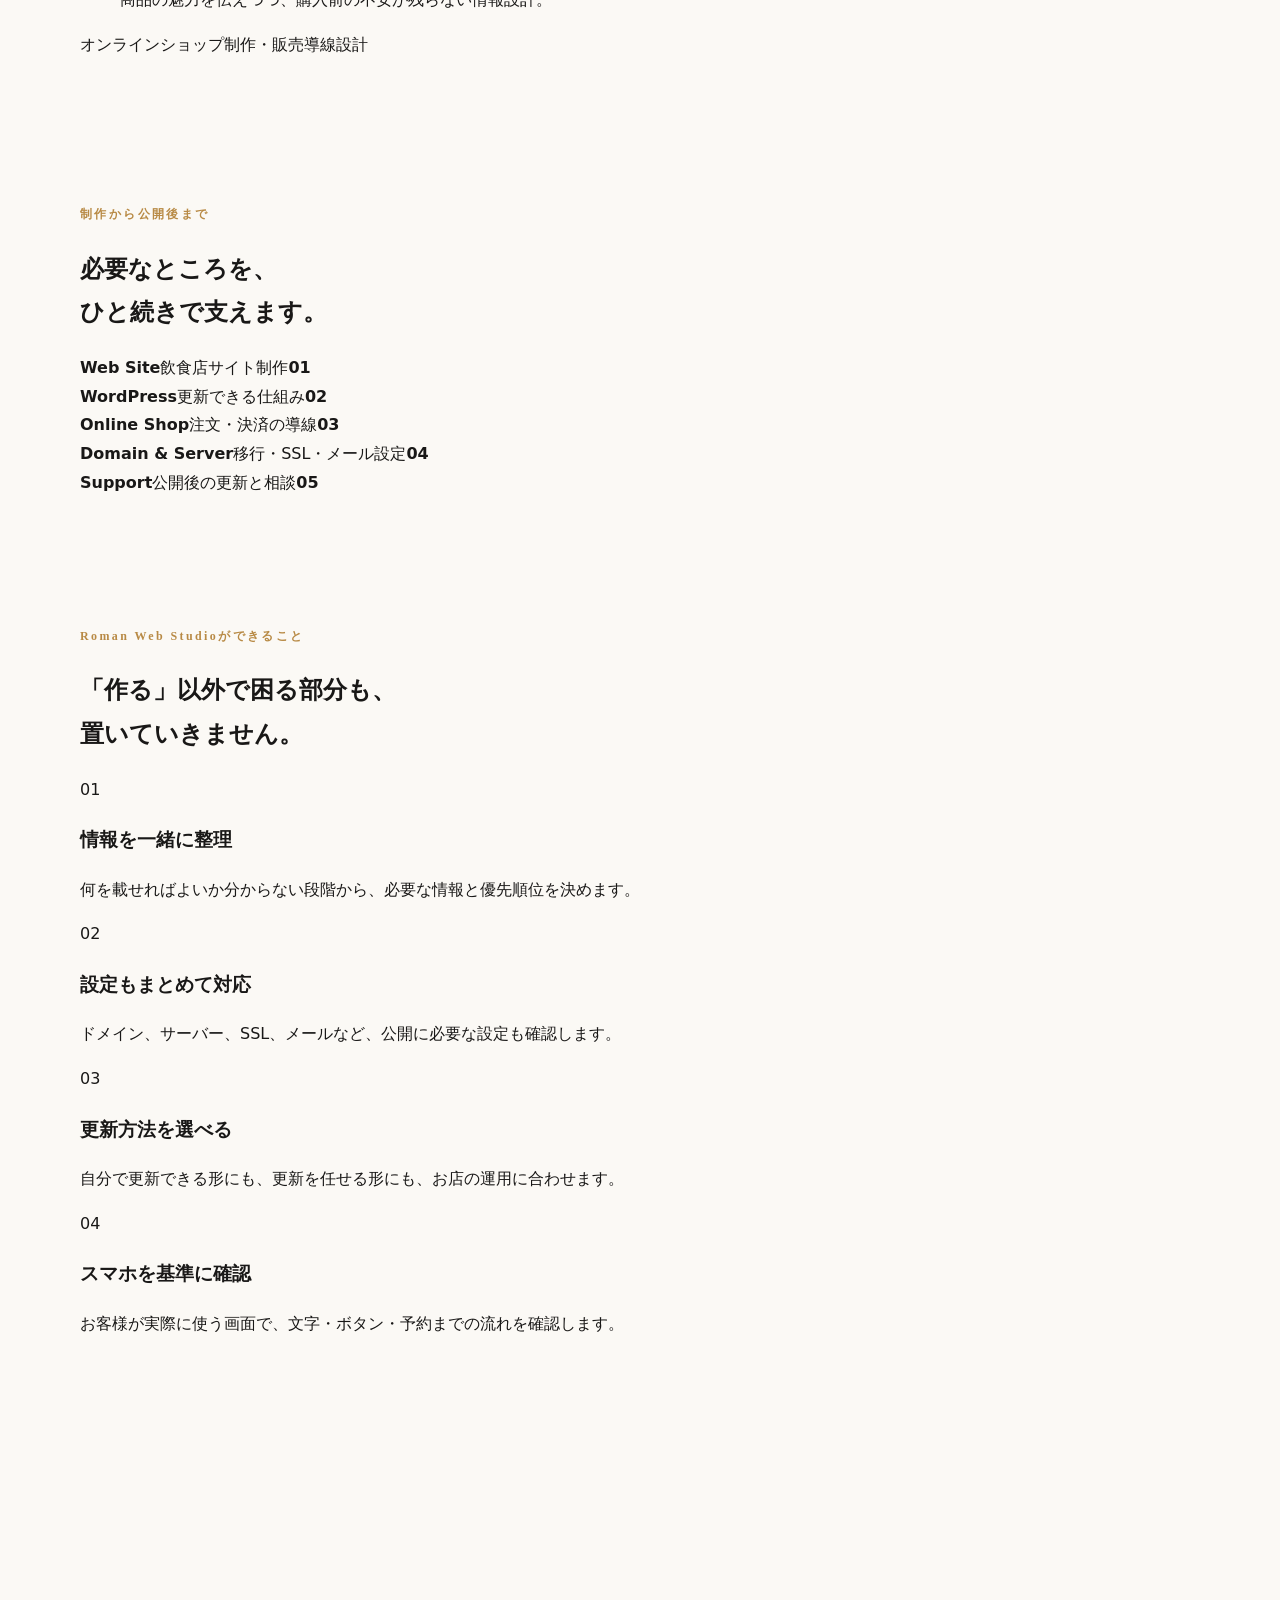
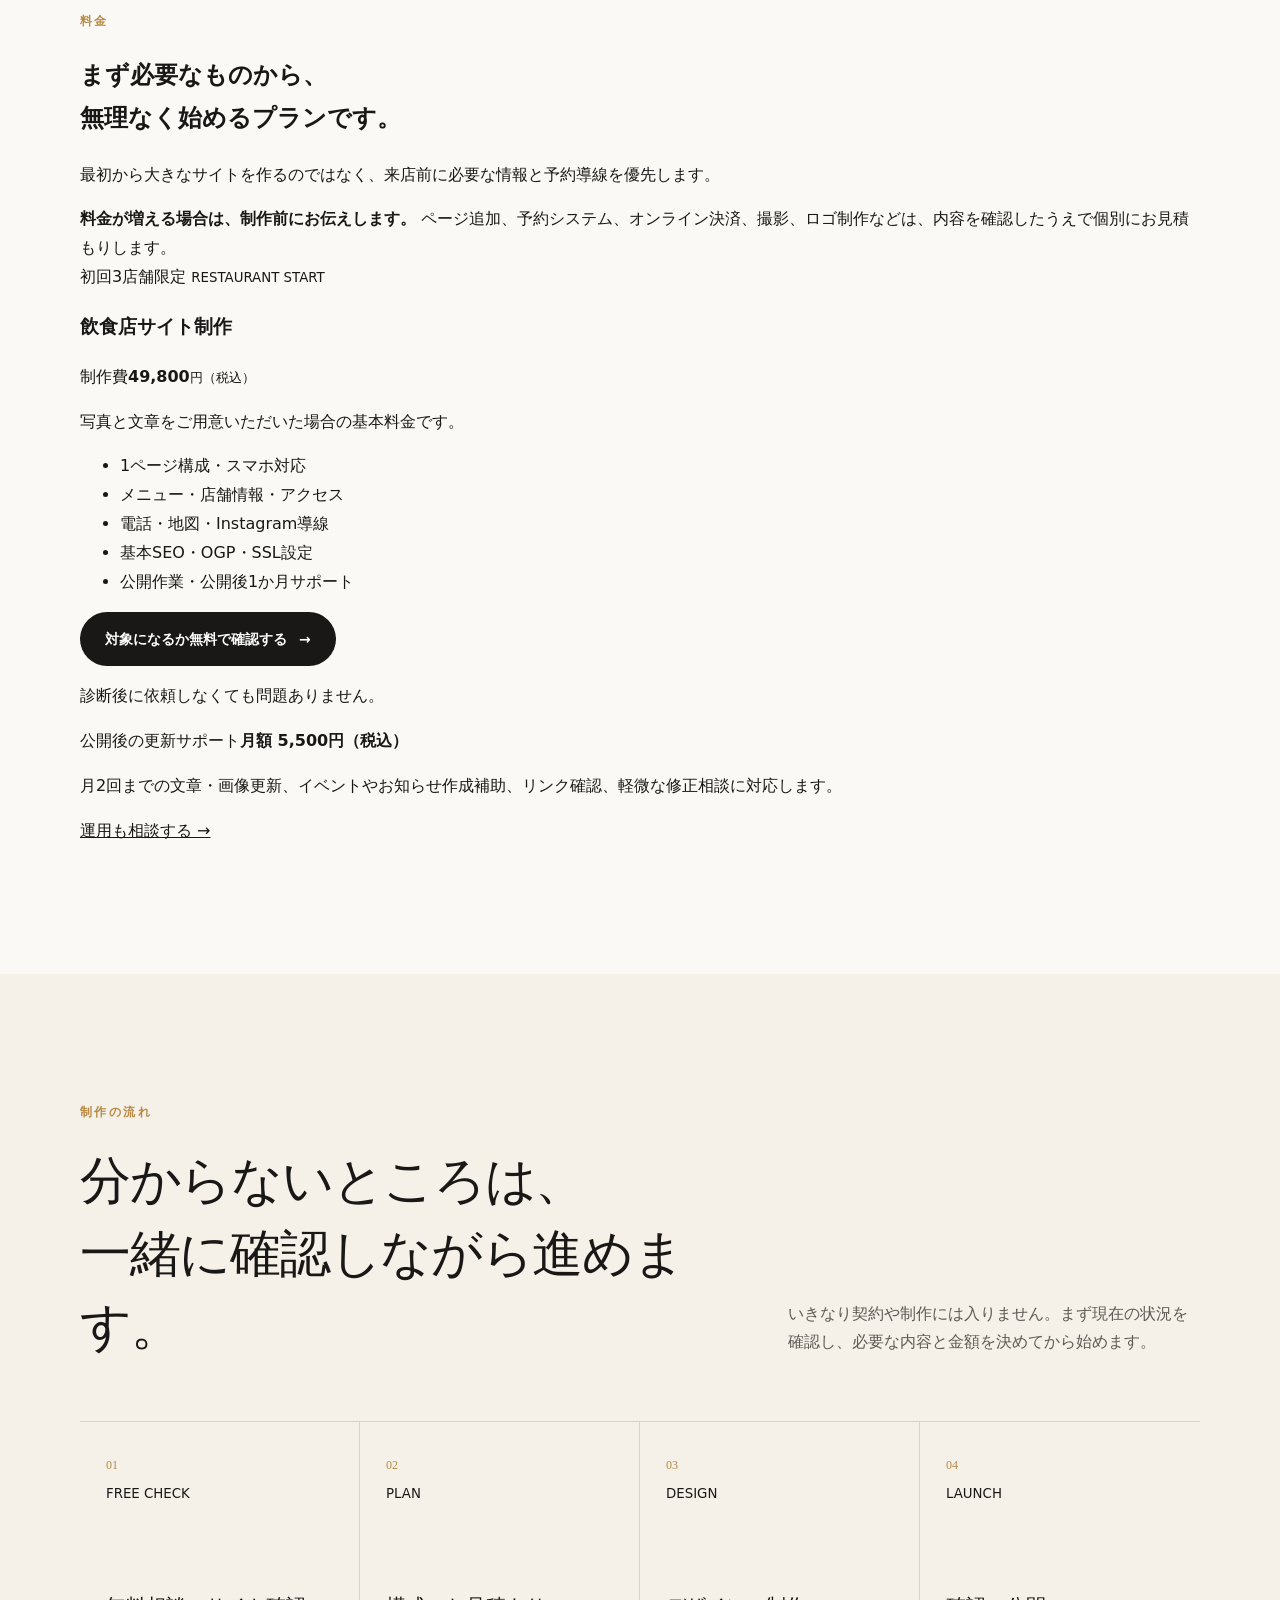
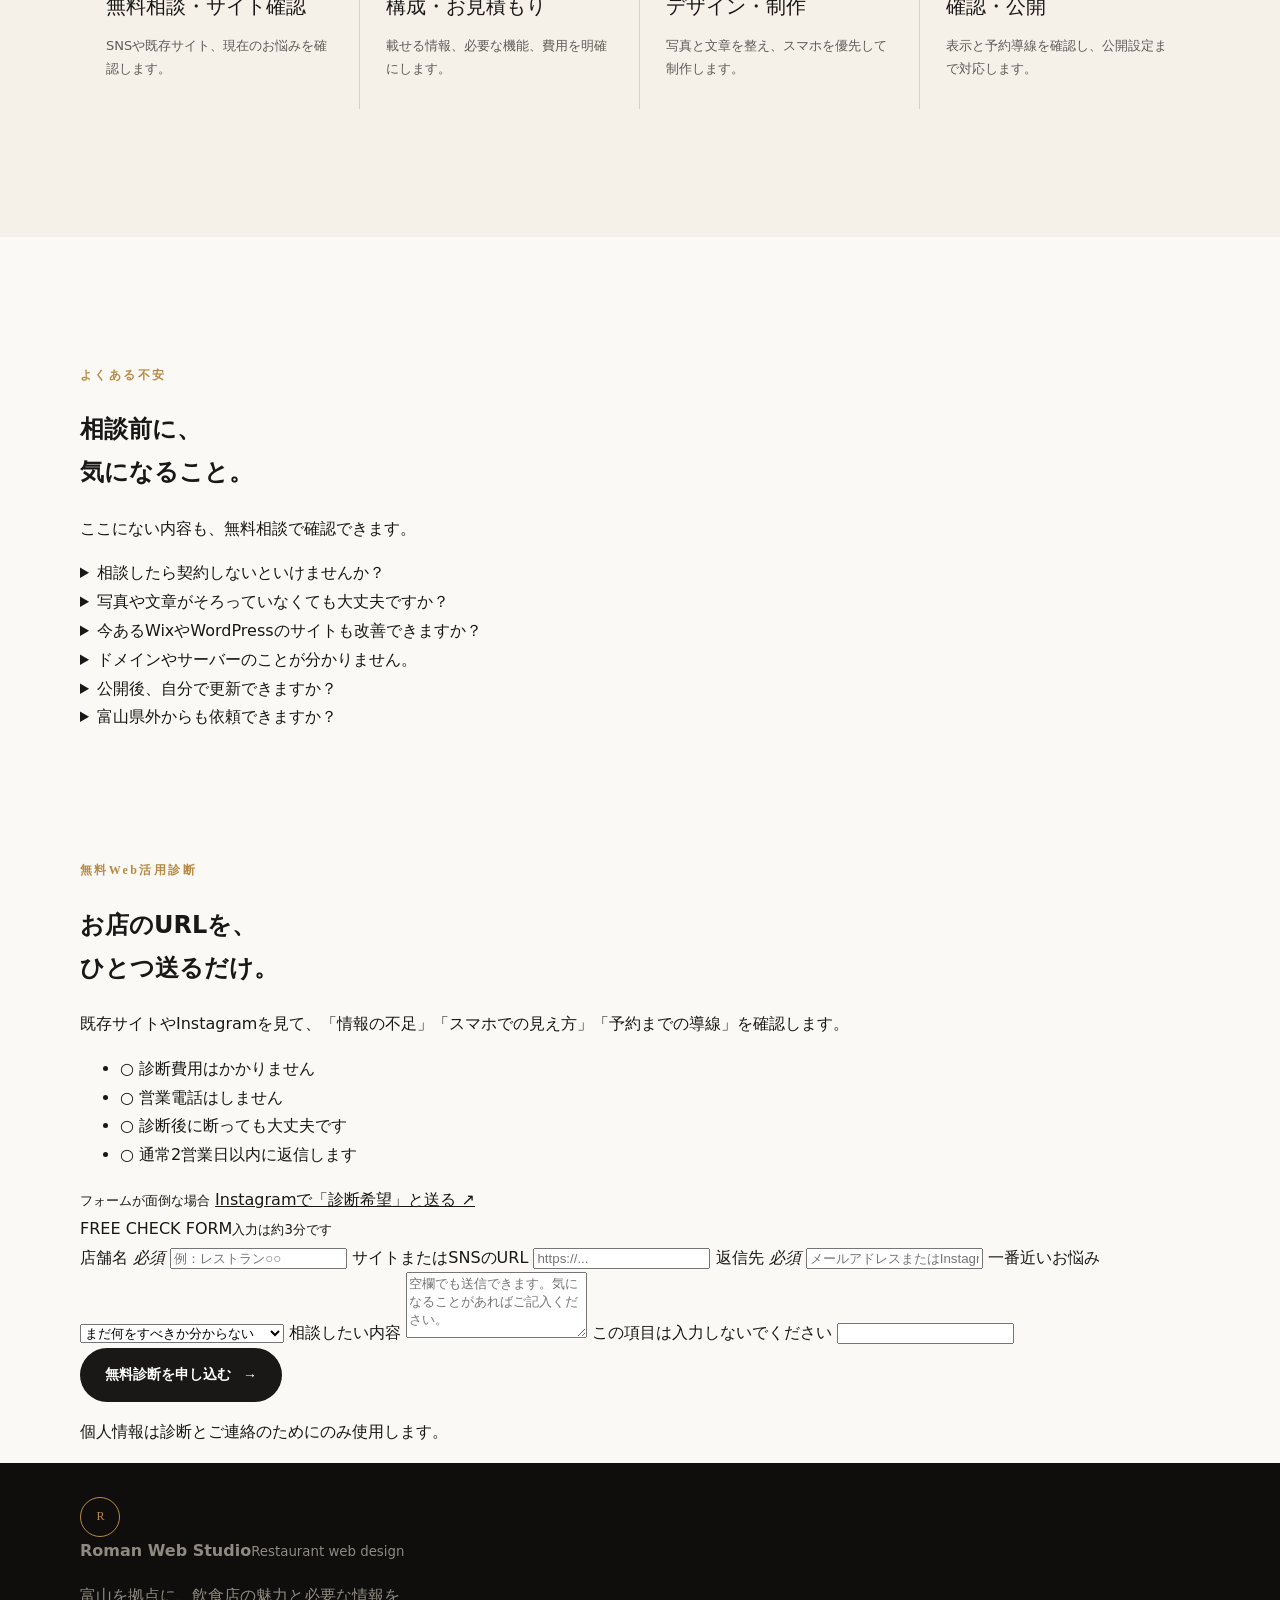
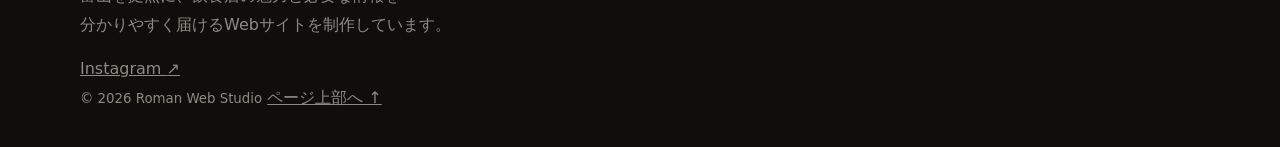
==== commit 90ed4830: "Update index.html" ====
--- a/index.html
+++ b/index.html
@@ -3,14 +3,18 @@
 <head>
   <meta charset="utf-8">
   <meta name="viewport" content="width=device-width, initial-scale=1">
-  <meta name="theme-color" content="#11100f">
-  <meta name="description" content="富山を拠点に、店舗・個人事業向けのWebサイトやECサイトを制作するRoman Web Studio。スマホ対応から公開まで一貫してサポートします。">
+  <meta name="theme-color" content="#f4efe5">
+  <meta name="description" content="富山を拠点に、飲食店のためのWebサイトを制作するRoman Web Studio。Instagramで見つけたお客様が、メニュー・営業日・アクセス・予約方法を迷わず確認できるサイトを作ります。">
   <meta property="og:type" content="website">
   <meta property="og:locale" content="ja_JP">
-  <meta property="og:title" content="Roman Web Studio｜店舗・個人事業向けWeb制作">
-  <meta property="og:description" content="お店の魅力を、迷わず伝わるWebサイトへ。富山を拠点に全国オンライン対応。">
-  <title>Roman Web Studio｜店舗・個人事業向けWeb制作</title>
+  <meta property="og:title" content="Roman Web Studio｜飲食店のためのWeb制作">
+  <meta property="og:description" content="お店を見つけた人が、迷わず予約できる場所を。初回3店舗限定 ¥49,800。">
+  <meta name="format-detection" content="telephone=no">
+  <title>Roman Web Studio｜飲食店のためのWeb制作</title>
   <link rel="icon" href="assets/favicon.svg" type="image/svg+xml">
+  <link rel="preconnect" href="https://fonts.googleapis.com">
+  <link rel="preconnect" href="https://fonts.gstatic.com" crossorigin>
+  <link href="https://fonts.googleapis.com/css2?family=Shippori+Mincho:wght@500;600;700&family=Zen+Kaku+Gothic+New:wght@400;500;700&display=swap" rel="stylesheet">
   <link rel="stylesheet" href="styles.css">
   <script src="script.js" defer></script>
 </head>
@@ -20,194 +24,430 @@
   <header class="site-header" data-header>
     <div class="container header-inner">
       <a class="brand" href="#top" aria-label="Roman Web Studio ホーム">
-        <span class="brand-mark" aria-hidden="true">RW</span>
-        <span class="brand-name">Roman Web Studio</span>
+        <span class="brand-mark" aria-hidden="true">R</span>
+        <span class="brand-copy">
+          <b>Roman Web Studio</b>
+          <small>Restaurant web design</small>
+        </span>
       </a>
 
       <button class="menu-button" type="button" aria-expanded="false" aria-controls="site-nav" data-menu-button>
         <span class="sr-only">メニューを開く</span>
-        <span></span><span></span>
+        <i></i><i></i>
       </button>
 
       <nav class="site-nav" id="site-nav" aria-label="メインメニュー" data-nav>
-        <a href="#services">サービス</a>
+        <a href="#about">制作について</a>
         <a href="#works">制作実績</a>
+        <a href="#price">料金</a>
         <a href="#flow">制作の流れ</a>
-        <a class="nav-cta" href="https://www.instagram.com/roman.webstudio/" target="_blank" rel="noopener noreferrer">Instagramで相談</a>
+        <a class="nav-cta" href="#diagnosis">無料で相談する</a>
       </nav>
     </div>
   </header>
 
+  <aside class="contact-rail" aria-label="相談窓口">
+    <a href="#diagnosis"><span>FREE CHECK</span><b>無料診断</b></a>
+    <a href="https://www.instagram.com/roman.webstudio/" target="_blank" rel="noopener noreferrer"><span>INSTAGRAM</span><b>DM相談</b></a>
+  </aside>
+
   <main id="main">
     <section class="hero" id="top">
-      <div class="hero-glow" aria-hidden="true"></div>
-      <div class="container hero-grid">
+      <div class="paper-grid" aria-hidden="true"></div>
+      <div class="container hero-layout">
         <div class="hero-copy reveal">
-          <p class="eyebrow">WEB DESIGN · TOYAMA / ONLINE</p>
-          <h1>お店の魅力を、<br><span>迷わず伝わる</span><br>Webサイトへ。</h1>
-          <p class="hero-lead">Instagramだけでは伝えきれない商品、サービス、アクセス情報を整理し、初めてのお客様にも分かりやすいWebサイトを制作します。</p>
+          <p class="eyebrow"><span></span>飲食店のWeb制作　富山／全国オンライン</p>
+          <h1>見つけた人を、<br><em>迷わせず予約へ。</em></h1>
+          <p class="hero-lead">Instagramで興味を持ったお客様が、メニュー、営業日、駐車場、予約方法をすぐ確認できる。お店の魅力と必要な情報を、スマホで見やすいひとつのページに整えます。</p>
           <div class="hero-actions">
-            <a class="button button-primary" href="https://www.instagram.com/roman.webstudio/" target="_blank" rel="noopener noreferrer">制作について相談する <span aria-hidden="true">↗</span></a>
-            <a class="button button-ghost" href="#works">制作実績を見る</a>
-          </div>
-          <ul class="hero-points" aria-label="対応内容">
-            <li>スマホ対応</li>
-            <li>公開まで伴走</li>
-            <li>全国オンライン対応</li>
-          </ul>
-        </div>
-
-        <div class="hero-visual reveal reveal-delay" aria-label="Webサイト制作イメージ">
-          <div class="browser-card">
-            <div class="browser-bar"><span></span><span></span><span></span><em>your-shop.jp</em></div>
-            <div class="browser-body">
-              <div class="mock-label">YOUR STORY, ONLINE.</div>
-              <div class="mock-title">また来たい、を<br>Webでもつくる。</div>
-              <div class="mock-button">商品を見る</div>
-              <div class="mock-cards">
-                <span></span><span></span><span></span>
-              </div>
+            <a class="button button-primary" href="#diagnosis">無料でサイトを見てもらう <span>→</span></a>
+            <a class="text-link" href="#works">実際の制作を見る <span>↘</span></a>
+          </div>
+          <dl class="hero-facts" aria-label="サービス概要">
+            <div><dt>制作費</dt><dd>¥49,800<small>初回3店舗限定・税込</small></dd></div>
+            <div><dt>設計</dt><dd>スマホ最優先<small>予約まで迷わせない</small></dd></div>
+            <div><dt>公開後</dt><dd>1か月サポート<small>操作や表示も確認</small></dd></div>
+          </dl>
+        </div>
+
+        <div class="hero-visual reveal reveal-delay">
+          <div class="hero-orbit orbit-one" aria-hidden="true"></div>
+          <div class="hero-orbit orbit-two" aria-hidden="true"></div>
+          <span class="hero-visual-label" aria-hidden="true">RESTAURANT WEB DESIGN</span>
+          <div class="journey-board" aria-label="Instagramから予約までの導線">
+            <div class="board-pin pin-one" aria-hidden="true"></div>
+            <div class="board-pin pin-two" aria-hidden="true"></div>
+            <div class="board-heading">
+              <span>GUEST JOURNEY</span>
+              <small>来店前のお客様の動き</small>
             </div>
-          </div>
-          <div class="phone-card" aria-hidden="true">
-            <div class="phone-top"></div>
-            <div class="phone-hero"></div>
-            <div class="phone-lines"><i></i><i></i><i></i></div>
-            <div class="phone-button"></div>
-          </div>
-          <div class="status-card"><b>Responsive</b><span>PC / Tablet / Mobile</span></div>
-        </div>
-      </div>
-    </section>
-
-    <section class="problem-section section">
-      <div class="container">
-        <div class="section-heading narrow reveal">
-          <p class="eyebrow">WHY A WEBSITE?</p>
-          <h2>SNSで見つけてもらった後の、<br>「知りたい」に応える場所を。</h2>
-          <p>投稿が流れてしまうSNSと、必要な情報へすぐ辿り着けるWebサイト。役割を分けることで、お客様が迷いにくくなります。</p>
-        </div>
-        <div class="benefit-grid">
-          <article class="benefit-card reveal">
-            <span class="card-number">01</span>
-            <h3>情報をひとつに整理</h3>
-            <p>商品・料金・営業日・アクセス・予約方法を、初めての方にも分かりやすくまとめます。</p>
-          </article>
-          <article class="benefit-card reveal">
-            <span class="card-number">02</span>
-            <h3>24時間働く案内役</h3>
-            <p>営業時間外でも必要な情報を届け、問い合わせ前の疑問や不安を減らします。</p>
-          </article>
-          <article class="benefit-card reveal">
-            <span class="card-number">03</span>
-            <h3>行動につなげる導線</h3>
-            <p>予約・購入・問い合わせまでの流れを整え、見てもらうだけで終わらない設計にします。</p>
-          </article>
-        </div>
-      </div>
-    </section>
-
-    <section class="section section-dark" id="services">
+            <ol class="journey-list">
+              <li><span>01</span><div><b>Instagramで見つける</b><small>料理や店内の雰囲気に惹かれる</small></div></li>
+              <li><span>02</span><div><b>詳しい情報を確認する</b><small>メニュー・営業日・場所を知る</small></div></li>
+              <li><span>03</span><div><b>迷わず予約する</b><small>電話・DM・予約ページへ進む</small></div></li>
+            </ol>
+            <p class="board-note">Webサイトの役目は、<br><strong>この途中の「分からない」を減らすこと。</strong></p>
+            <div class="board-stamp" aria-hidden="true">RWS</div>
+          </div>
+        </div>
+      </div>
+      <div class="hero-bottom">
+        <div class="container"><span>MENU</span><i></i><span>OPENING HOURS</span><i></i><span>ACCESS</span><i></i><span>RESERVATION</span></div>
+      </div>
+    </section>
+
+    <section class="section belief-section" aria-labelledby="belief-title">
+      <div class="container belief-layout">
+        <div class="belief-display reveal">
+          <span>FOR RESTAURANTS</span>
+          <h2 id="belief-title">いい料理がある。<br><em>その魅力が伝わる道をつくる。</em></h2>
+          <div class="belief-shape shape-one" aria-hidden="true"></div>
+          <div class="belief-shape shape-two" aria-hidden="true"></div>
+        </div>
+        <div class="belief-copy reveal">
+          <p class="belief-lead">Webサイトは、作ることより、<br><strong>きちんと使われること</strong>が大切です。</p>
+          <p>料理や店内の空気が魅力的でも、営業時間やメニュー、予約方法が見つからなければ、来店前に選択肢から外れてしまうことがあります。</p>
+          <p>見た目だけを整えるのではなく、Instagramで見つけてから予約するまでの流れを、一つの体験として設計します。</p>
+          <ol class="belief-steps" aria-label="来店につなげる3つの段階">
+            <li><b>01</b><span>見つける</span></li>
+            <li><b>02</b><span>分かる</span></li>
+            <li><b>03</b><span>予約する</span></li>
+          </ol>
+        </div>
+      </div>
+    </section>
+
+    <section class="section gap-section" id="service">
       <div class="container">
         <div class="section-heading split reveal">
           <div>
-            <p class="eyebrow">SERVICES</p>
-            <h2>必要な規模から、<br>無理なく始められます。</h2>
-          </div>
-          <p>目的や現在の運用方法を伺い、必要なページと機能を整理します。内容に合わせて個別にお見積もりします。</p>
-        </div>
-
-        <div class="service-list">
-          <article class="service-item reveal">
-            <span>01</span>
-            <div><h3>店舗・事業サイト</h3><p>サービス、メニュー、アクセス、営業案内などを分かりやすく掲載。</p></div>
-            <small>SHOP / BUSINESS SITE</small>
+            <p class="eyebrow"><span></span>よくある、もったいない状態</p>
+            <h2>いいお店なのに、<br>来店前に迷わせていませんか。</h2>
+          </div>
+          <p>お客様は、分からないことがあるたびに質問してくれるとは限りません。見つからなければ、そのまま別のお店を探してしまいます。</p>
+        </div>
+
+        <div class="gap-list">
+          <article class="gap-row reveal">
+            <span class="gap-number">01</span>
+            <h3>営業日が分からない</h3>
+            <p>最新情報が過去の投稿に埋もれ、今日営業しているのか判断できない。</p>
+            <small>→ 迷わない営業案内へ</small>
           </article>
-          <article class="service-item reveal">
-            <span>02</span>
-            <div><h3>EC・注文サイト</h3><p>商品販売、店頭受取・配達、オンライン決済に対応した販売導線を構築。</p></div>
-            <small>EC / ORDER SITE</small>
+          <article class="gap-row reveal">
+            <span class="gap-number">02</span>
+            <h3>メニューや価格が探せない</h3>
+            <p>料理は魅力的でも、初めての方が予算や内容をイメージできない。</p>
+            <small>→ 選びやすいメニューへ</small>
           </article>
-          <article class="service-item reveal">
-            <span>03</span>
-            <div><h3>LP・告知ページ</h3><p>新サービスやキャンペーンの魅力を1ページにまとめ、問い合わせへ誘導。</p></div>
-            <small>LANDING PAGE</small>
+          <article class="gap-row reveal">
+            <span class="gap-number">03</span>
+            <h3>予約方法が伝わらない</h3>
+            <p>電話、DM、予約サイトのどれを使えばよいか分からず、行動が止まる。</p>
+            <small>→ 一番近い予約導線へ</small>
           </article>
         </div>
       </div>
     </section>
 
-    <section class="section" id="works">
+    <section class="section maker-section" id="about">
+      <div class="container maker-layout">
+        <div class="maker-card reveal">
+          <p>OUR APPROACH</p>
+          <h2>伝える。<br>迷わせない。<br>続けられる。</h2>
+          <span>飲食店サイトで大切にしている、三つの基準。</span>
+          <div class="maker-symbol" aria-hidden="true"><i></i><i></i><i></i></div>
+        </div>
+        <div class="maker-copy reveal">
+          <p class="eyebrow light"><span></span>制作で大切にしていること</p>
+          <h2>作って終わりではなく、<br>お店が困らず、<br>使えるところまで。</h2>
+          <p>富山を拠点に、飲食店のサイト制作と公開後の運用をお手伝いしています。</p>
+          <p>実際の店舗サイトでは、デザインだけでなく、ドメインの引継ぎ、サーバー移行、SSL、メール、WordPress、お知らせ更新まで一つずつ対応してきました。</p>
+          <p>専門用語を並べるより、「何が必要で、何は今なくてもよいか」を分かりやすくお伝えすることを大切にしています。</p>
+          <ul class="maker-promises">
+            <li><b>01</b><span>必要のない機能は勧めません</span></li>
+            <li><b>02</b><span>分からない設定も一緒に確認します</span></li>
+            <li><b>03</b><span>公開して終わりにしません</span></li>
+          </ul>
+        </div>
+      </div>
+    </section>
+
+    <section class="section fit-section">
+      <div class="container fit-layout">
+        <div class="fit-intro reveal">
+          <p class="eyebrow"><span></span>こんなお店におすすめです</p>
+          <h2>サイトが必要かどうかも、<br>まだ決まっていなくて大丈夫です。</h2>
+          <p>今の発信や運用方法を見て、サイトを作るべきか、既存サイトを直すべきか、まず情報だけ整理すべきかを一緒に考えます。</p>
+        </div>
+        <ul class="fit-checks reveal">
+          <li><span>✓</span>Instagramだけで案内している</li>
+          <li><span>✓</span>古いサイトがスマホで見づらい</li>
+          <li><span>✓</span>メニューや営業案内が散らばっている</li>
+          <li><span>✓</span>イベントや季節情報を更新したい</li>
+          <li><span>✓</span>サーバーやドメインのことが分からない</li>
+        </ul>
+      </div>
+    </section>
+
+    <section class="section works-section" id="works">
       <div class="container">
         <div class="section-heading split reveal">
           <div>
-            <p class="eyebrow">SELECTED WORKS</p>
-            <h2>制作実績</h2>
-          </div>
-          <p>見た目だけでなく、注文や問い合わせまで迷わず進めることを重視して制作しています。</p>
-        </div>
-
-        <div class="works-grid">
-          <article class="work-card reveal">
-            <a class="work-image" href="https://jardindessens.net/" target="_blank" rel="noopener noreferrer" aria-label="飲食店向けテイクアウト・配達ECサイトを見る">
-              <img src="assets/store-ec.webp" width="1200" height="882" alt="飲食店ECサイトの商品一覧画面" loading="lazy">
-              <span class="work-link">サイトを見る ↗</span>
-            </a>
-            <div class="work-content">
-              <div><p class="work-type">EC SITE / RESTAURANT</p><h3>飲食店向け<br>テイクアウト・配達ECサイト</h3></div>
-              <ul><li>レスポンシブ対応</li><li>店頭受取・配達</li><li>オンライン決済</li></ul>
+            <p class="eyebrow"><span></span>制作実績</p>
+            <h2>見た目だけでなく、<br>公開後まで使えるサイトに。</h2>
+          </div>
+          <p>制作前に何が課題だったのか、何を整えたのか、公開後にどう使えるようになったのかを具体的に掲載しています。</p>
+        </div>
+
+        <article class="case-study reveal">
+          <div class="case-visual case-french" role="img" aria-label="ル・ジャルダン・デ・サンス様の制作事例イメージ">
+            <div class="case-browser-bar"><i></i><i></i><i></i><span>jardindessens.jp</span></div>
+            <div class="case-screen">
+              <small>RESTAURANT FRANÇAIS · TOYAMA</small>
+              <strong>Le Jardin<br>des Sens</strong>
+              <p>季節と素材を大切にした<br>富山のフランス料理店</p>
+              <span>CASE STUDY</span>
             </div>
-          </article>
-
-          <article class="work-card work-card-accent reveal">
-            <a class="work-image work-visual-food" href="https://touounokitchen.jp/" target="_blank" rel="noopener noreferrer" aria-label="食品ECサイトを見る">
-              <div class="food-browser" aria-hidden="true">
-                <div class="food-nav"><b>FOOD STORE</b><span>商品一覧　ご利用案内　カート</span></div>
-                <div class="food-title"><small>AUTHENTIC FOOD, DELIVERED.</small><strong>食卓に、新しいおいしさを。</strong></div>
-                <div class="food-products"><i></i><i></i><i></i></div>
-              </div>
-              <span class="work-link">サイトを見る ↗</span>
-            </a>
-            <div class="work-content">
-              <div><p class="work-type">EC SITE / FOOD</p><h3>食品販売向け<br>オンラインショップ</h3></div>
-              <ul><li>商品・カテゴリ設計</li><li>注文フロー構築</li><li>オンライン決済</li></ul>
+            <div class="case-phone phone-french" aria-hidden="true"><i></i><small>MENU</small><b>Le Jardin<br>des Sens</b><em>RESERVE</em></div>
+          </div>
+          <div class="case-copy">
+            <p class="case-label">RESTAURANT / WORDPRESS</p>
+            <h3>ル・ジャルダン・デ・サンス様</h3>
+            <p class="case-summary">既存サイトの引継ぎから、店舗側でお知らせを更新できる状態まで対応しました。</p>
+            <dl class="case-process">
+              <div><dt>ご相談時</dt><dd>旧サーバーからの引継ぎ、表示崩れ、今後の更新方法に不安がある状態。</dd></div>
+              <div><dt>対応したこと</dt><dd>XServer移行、SSL化、WordPress導入、スマホ表示、電話予約・SNS導線を整理。</dd></div>
+              <div><dt>公開後</dt><dd>画像付きのお知らせを店舗側で投稿でき、イベント情報も個別ページで案内可能に。</dd></div>
+            </dl>
+            <p class="case-status">Webサイト制作・移行・運用支援</p>
+          </div>
+        </article>
+
+        <article class="case-study case-reverse reveal">
+          <div class="case-visual case-kitchen" role="img" aria-label="東欧のキッチン様の制作事例イメージ">
+            <div class="case-browser-bar"><i></i><i></i><i></i><span>touounokitchen.jp</span></div>
+            <div class="case-screen">
+              <small>HANDMADE EASTERN EUROPEAN FOOD</small>
+              <strong>東欧の<br>キッチン</strong>
+              <div class="food-dots" aria-hidden="true"><i></i><i></i><i></i></div>
+              <span>CASE STUDY</span>
             </div>
-          </article>
-        </div>
+            <div class="case-phone phone-kitchen" aria-hidden="true"><i></i><small>ONLINE SHOP</small><b>ピロシキ<br>ペリメニ</b><em>ORDER</em></div>
+          </div>
+          <div class="case-copy">
+            <p class="case-label">FOOD EC / ONLINE SHOP</p>
+            <h3>東欧のキッチン様</h3>
+            <p class="case-summary">初めて購入する方が、商品選びから決済まで迷わない販売導線を整えました。</p>
+            <dl class="case-process">
+              <div><dt>整理したこと</dt><dd>商品情報、送料、注文方法、利用案内をスマホから確認しやすい順番に。</dd></div>
+              <div><dt>対応したこと</dt><dd>商品一覧、注文フロー、オンライン決済、PC・タブレット・スマホ表示。</dd></div>
+              <div><dt>大切にしたこと</dt><dd>商品の魅力を伝えつつ、購入前の不安が残らない情報設計。</dd></div>
+            </dl>
+            <p class="case-status">オンラインショップ制作・販売導線設計</p>
+          </div>
+        </article>
+      </div>
+    </section>
+
+    <section class="scope-section" aria-labelledby="scope-title">
+      <div class="container">
+        <div class="scope-heading reveal">
+          <p class="eyebrow"><span></span>制作から公開後まで</p>
+          <h2 id="scope-title">必要なところを、<br>ひと続きで支えます。</h2>
+        </div>
+        <div class="scope-list">
+          <div class="reveal"><strong>Web Site</strong><span>飲食店サイト制作</span><b>01</b></div>
+          <div class="reveal"><strong>WordPress</strong><span>更新できる仕組み</span><b>02</b></div>
+          <div class="reveal"><strong>Online Shop</strong><span>注文・決済の導線</span><b>03</b></div>
+          <div class="reveal"><strong>Domain &amp; Server</strong><span>移行・SSL・メール設定</span><b>04</b></div>
+          <div class="reveal"><strong>Support</strong><span>公開後の更新と相談</span><b>05</b></div>
+        </div>
+      </div>
+    </section>
+
+    <section class="section difference-section">
+      <div class="container difference-layout">
+        <div class="difference-heading reveal">
+          <p class="eyebrow light"><span></span>Roman Web Studioができること</p>
+          <h2>「作る」以外で困る部分も、<br>置いていきません。</h2>
+        </div>
+        <div class="difference-list">
+          <article class="reveal"><span>01</span><div><h3>情報を一緒に整理</h3><p>何を載せればよいか分からない段階から、必要な情報と優先順位を決めます。</p></div></article>
+          <article class="reveal"><span>02</span><div><h3>設定もまとめて対応</h3><p>ドメイン、サーバー、SSL、メールなど、公開に必要な設定も確認します。</p></div></article>
+          <article class="reveal"><span>03</span><div><h3>更新方法を選べる</h3><p>自分で更新できる形にも、更新を任せる形にも、お店の運用に合わせます。</p></div></article>
+          <article class="reveal"><span>04</span><div><h3>スマホを基準に確認</h3><p>お客様が実際に使う画面で、文字・ボタン・予約までの流れを確認します。</p></div></article>
+        </div>
+      </div>
+    </section>
+
+    <section class="section price-section" id="price">
+      <div class="container price-layout">
+        <div class="price-copy reveal">
+          <p class="eyebrow"><span></span>料金</p>
+          <h2>まず必要なものから、<br>無理なく始めるプランです。</h2>
+          <p>最初から大きなサイトを作るのではなく、来店前に必要な情報と予約導線を優先します。</p>
+          <div class="price-note">
+            <b>料金が増える場合は、制作前にお伝えします。</b>
+            <span>ページ追加、予約システム、オンライン決済、撮影、ロゴ制作などは、内容を確認したうえで個別にお見積もりします。</span>
+          </div>
+        </div>
+
+        <article class="price-ticket reveal">
+          <div class="ticket-top">
+            <span>初回3店舗限定</span>
+            <small>RESTAURANT START</small>
+          </div>
+          <h3>飲食店サイト制作</h3>
+          <p class="price-amount"><span>制作費</span><strong>49,800</strong><small>円（税込）</small></p>
+          <p class="ticket-caption">写真と文章をご用意いただいた場合の基本料金です。</p>
+          <ul>
+            <li>1ページ構成・スマホ対応</li>
+            <li>メニュー・店舗情報・アクセス</li>
+            <li>電話・地図・Instagram導線</li>
+            <li>基本SEO・OGP・SSL設定</li>
+            <li>公開作業・公開後1か月サポート</li>
+          </ul>
+          <a class="button button-primary full" href="#diagnosis">対象になるか無料で確認する <span>→</span></a>
+          <p class="ticket-small">診断後に依頼しなくても問題ありません。</p>
+        </article>
+      </div>
+
+      <div class="container support-row reveal">
+        <div><span>公開後の更新サポート</span><strong>月額 5,500円（税込）</strong></div>
+        <p>月2回までの文章・画像更新、イベントやお知らせ作成補助、リンク確認、軽微な修正相談に対応します。</p>
+        <a href="#diagnosis">運用も相談する →</a>
       </div>
     </section>
 
     <section class="section flow-section" id="flow">
       <div class="container">
-        <div class="section-heading narrow reveal">
-          <p class="eyebrow">WORK FLOW</p>
-          <h2>ご相談から公開まで</h2>
-          <p>専門用語をできるだけ使わず、一つずつ確認しながら進めます。</p>
+        <div class="section-heading split reveal">
+          <div>
+            <p class="eyebrow"><span></span>制作の流れ</p>
+            <h2>分からないところは、<br>一緒に確認しながら進めます。</h2>
+          </div>
+          <p>いきなり契約や制作には入りません。まず現在の状況を確認し、必要な内容と金額を決めてから始めます。</p>
         </div>
         <ol class="flow-list">
-          <li class="reveal"><span>01</span><div><h3>ご相談・ヒアリング</h3><p>目的、必要な内容、現在のお悩みを伺います。</p></div></li>
-          <li class="reveal"><span>02</span><div><h3>構成・お見積もり</h3><p>必要なページや機能、制作期間をご提案します。</p></div></li>
-          <li class="reveal"><span>03</span><div><h3>デザイン・制作</h3><p>スマホ表示も確認しながらサイトを形にします。</p></div></li>
-          <li class="reveal"><span>04</span><div><h3>確認・公開</h3><p>最終確認と修正を行い、公開までサポートします。</p></div></li>
+          <li class="reveal"><span>01</span><div><small>FREE CHECK</small><h3>無料相談・サイト確認</h3><p>SNSや既存サイト、現在のお悩みを確認します。</p></div></li>
+          <li class="reveal"><span>02</span><div><small>PLAN</small><h3>構成・お見積もり</h3><p>載せる情報、必要な機能、費用を明確にします。</p></div></li>
+          <li class="reveal"><span>03</span><div><small>DESIGN</small><h3>デザイン・制作</h3><p>写真と文章を整え、スマホを優先して制作します。</p></div></li>
+          <li class="reveal"><span>04</span><div><small>LAUNCH</small><h3>確認・公開</h3><p>表示と予約導線を確認し、公開設定まで対応します。</p></div></li>
         </ol>
       </div>
     </section>
 
-    <section class="cta-section">
-      <div class="container cta-inner reveal">
-        <p class="eyebrow">CONTACT</p>
-        <h2>「まだ何も決まっていない」<br>段階でも大丈夫です。</h2>
-        <p>作りたいものや現在のお悩みを、InstagramのDMからお聞かせください。</p>
-        <a class="button button-light" href="https://www.instagram.com/roman.webstudio/" target="_blank" rel="noopener noreferrer">Instagramで相談する <span aria-hidden="true">↗</span></a>
+    <section class="section faq-section">
+      <div class="container faq-layout">
+        <div class="faq-heading reveal">
+          <p class="eyebrow"><span></span>よくある不安</p>
+          <h2>相談前に、<br>気になること。</h2>
+          <p>ここにない内容も、無料相談で確認できます。</p>
+        </div>
+        <div class="faq-list">
+          <details class="reveal">
+            <summary>相談したら契約しないといけませんか？<i></i></summary>
+            <p>いいえ。無料診断やご提案を確認したあとに、依頼するかどうかを決めていただけます。こちらから営業電話をすることもありません。</p>
+          </details>
+          <details class="reveal">
+            <summary>写真や文章がそろっていなくても大丈夫ですか？<i></i></summary>
+            <p>大丈夫です。今あるSNSやメニュー表を見ながら必要な素材を整理し、文章のたたき台も作成します。撮影が必要な場合は別途ご相談ください。</p>
+          </details>
+          <details class="reveal">
+            <summary>今あるWixやWordPressのサイトも改善できますか？<i></i></summary>
+            <p>可能です。現在のサイトを確認し、残した方がよい部分と直すべき部分を整理します。作り直さずに改善できる場合は、その方法もお伝えします。</p>
+          </details>
+          <details class="reveal">
+            <summary>ドメインやサーバーのことが分かりません。<i></i></summary>
+            <p>取得、引継ぎ、設定、SSL化までサポートします。すでに契約中のサービスがある場合は、内容を確認してから進めます。</p>
+          </details>
+          <details class="reveal">
+            <summary>公開後、自分で更新できますか？<i></i></summary>
+            <p>更新頻度に合わせて、ご自身で更新できる構成も提案できます。更新を任せたい場合は月額サポートも利用できます。</p>
+          </details>
+          <details class="reveal">
+            <summary>富山県外からも依頼できますか？<i></i></summary>
+            <p>全国オンラインで対応しています。メッセージやオンライン通話で確認しながら進められます。</p>
+          </details>
+        </div>
+      </div>
+    </section>
+
+    <section class="diagnosis-section" id="diagnosis">
+      <div class="container diagnosis-layout">
+        <div class="diagnosis-copy reveal">
+          <p class="eyebrow light"><span></span>無料Web活用診断</p>
+          <h2>お店のURLを、<br>ひとつ送るだけ。</h2>
+          <p>既存サイトやInstagramを見て、「情報の不足」「スマホでの見え方」「予約までの導線」を確認します。</p>
+          <ul>
+            <li><span>○</span> 診断費用はかかりません</li>
+            <li><span>○</span> 営業電話はしません</li>
+            <li><span>○</span> 診断後に断っても大丈夫です</li>
+            <li><span>○</span> 通常2営業日以内に返信します</li>
+          </ul>
+          <div class="dm-option">
+            <small>フォームが面倒な場合</small>
+            <a href="https://www.instagram.com/roman.webstudio/" target="_blank" rel="noopener noreferrer">Instagramで「診断希望」と送る ↗</a>
+          </div>
+        </div>
+
+        <form class="diagnosis-form reveal" action="https://script.google.com/macros/s/AKfycbxGLkk11lRCcmLAxJzLTEFxbgK1ufBiVwkAE5cfoLiKKZl_DBcK6m_amb0w99q_9EBE/exec" method="post" data-diagnosis-form>
+          <div class="form-heading"><span>FREE CHECK FORM</span><small>入力は約3分です</small></div>
+          <label>
+            <span>店舗名 <em>必須</em></span>
+            <input type="text" name="store_name" autocomplete="organization" required placeholder="例：レストラン○○">
+          </label>
+          <label>
+            <span>サイトまたはSNSのURL</span>
+            <input type="url" name="site_url" inputmode="url" placeholder="https://...">
+          </label>
+          <label>
+            <span>返信先 <em>必須</em></span>
+            <input type="text" name="contact" autocomplete="email" required placeholder="メールアドレスまたはInstagramのユーザー名">
+          </label>
+          <label>
+            <span>一番近いお悩み</span>
+            <select name="concern">
+              <option>まだ何をすべきか分からない</option>
+              <option>サイトを新しく作りたい</option>
+              <option>今のサイトを改善したい</option>
+              <option>スマホ表示を見直したい</option>
+              <option>予約・問い合わせを増やしたい</option>
+              <option>更新を任せたい</option>
+            </select>
+          </label>
+          <label>
+            <span>相談したい内容</span>
+            <textarea name="message" rows="4" placeholder="空欄でも送信できます。気になることがあればご記入ください。"></textarea>
+          </label>
+          <label class="form-honeypot" aria-hidden="true">
+            <span>この項目は入力しないでください</span>
+            <input type="text" name="hp_field" tabindex="-1" autocomplete="off">
+          </label>
+          <button class="button button-primary full" type="submit" data-submit-button>無料診断を申し込む <span>→</span></button>
+          <p class="form-help">個人情報は診断とご連絡のためにのみ使用します。</p>
+          <div class="form-result" role="status" aria-live="polite" data-form-result hidden>
+            <b>無料診断を受け付けました。</b>
+            <span>内容を確認し、通常2営業日以内にご連絡します。</span>
+          </div>
+        </form>
       </div>
     </section>
   </main>
 
   <footer class="site-footer">
-    <div class="container footer-inner">
-      <div><span class="brand-mark" aria-hidden="true">RW</span><strong>Roman Web Studio</strong></div>
-      <p>富山を拠点に全国オンライン対応</p>
+    <div class="container footer-main">
+      <div class="footer-brand">
+        <span class="brand-mark" aria-hidden="true">R</span>
+        <div><b>Roman Web Studio</b><small>Restaurant web design</small></div>
+      </div>
+      <p>富山を拠点に、飲食店の魅力と必要な情報を<br>分かりやすく届けるWebサイトを制作しています。</p>
+      <a href="https://www.instagram.com/roman.webstudio/" target="_blank" rel="noopener noreferrer">Instagram <span>↗</span></a>
+    </div>
+    <div class="container footer-bottom">
       <small>© <span data-year></span> Roman Web Studio</small>
+      <a href="#top">ページ上部へ ↑</a>
     </div>
   </footer>
 </body>
--- a/styles.css
+++ b/styles.css
@@ -173,12 +173,22 @@
   .container { width: min(100% - 36px, 720px); }
   .section { padding: 92px 0; }
   .site-header, .site-header.scrolled { height: 68px; }
+  /*
+   * Mobile Safariではbackdrop-filterを持つ要素がfixed要素の基準に
+   * なるため、スクロール後だけメニュー背景がヘッダー内に縮んでいた。
+   * モバイルでは不透明背景に切り替え、メニューを画面全体へ固定する。
+   */
+  .site-header.scrolled {
+    background: #fbf9f5;
+    -webkit-backdrop-filter: none;
+    backdrop-filter: none;
+  }
   .brand-name { font-size: 16px; }
   .menu-button { display: grid; width: 42px; height: 42px; place-content: center; gap: 7px; border: 0; border-radius: 50%; background: var(--ink); }
   .menu-button span:not(.sr-only) { display: block; width: 18px; height: 1px; background: #fff; transition: transform .2s ease; }
   .menu-button[aria-expanded="true"] span:nth-of-type(2) { transform: translateY(4px) rotate(45deg); }
   .menu-button[aria-expanded="true"] span:nth-of-type(3) { transform: translateY(-4px) rotate(-45deg); }
-  .site-nav { position: fixed; inset: 68px 0 0; display: flex; flex-direction: column; align-items: stretch; gap: 0; padding: 30px 24px; background: rgba(251,249,245,.98); transform: translateX(100%); transition: transform .25s ease; }
+  .site-nav { position: fixed; inset: 68px 0 0; z-index: 110; display: flex; flex-direction: column; align-items: stretch; gap: 0; height: calc(100dvh - 68px); min-height: calc(100vh - 68px); padding: 30px 24px; overflow-y: auto; background: #fbf9f5; transform: translateX(100%); transition: transform .25s ease; }
   .site-nav.open { transform: translateX(0); }
   .site-nav a { padding: 18px 4px; border-bottom: 1px solid var(--line); font-size: 17px; }
   .site-nav .nav-cta { margin-top: 24px; border: 0; text-align: center; color: #fff; background: var(--ink); }
